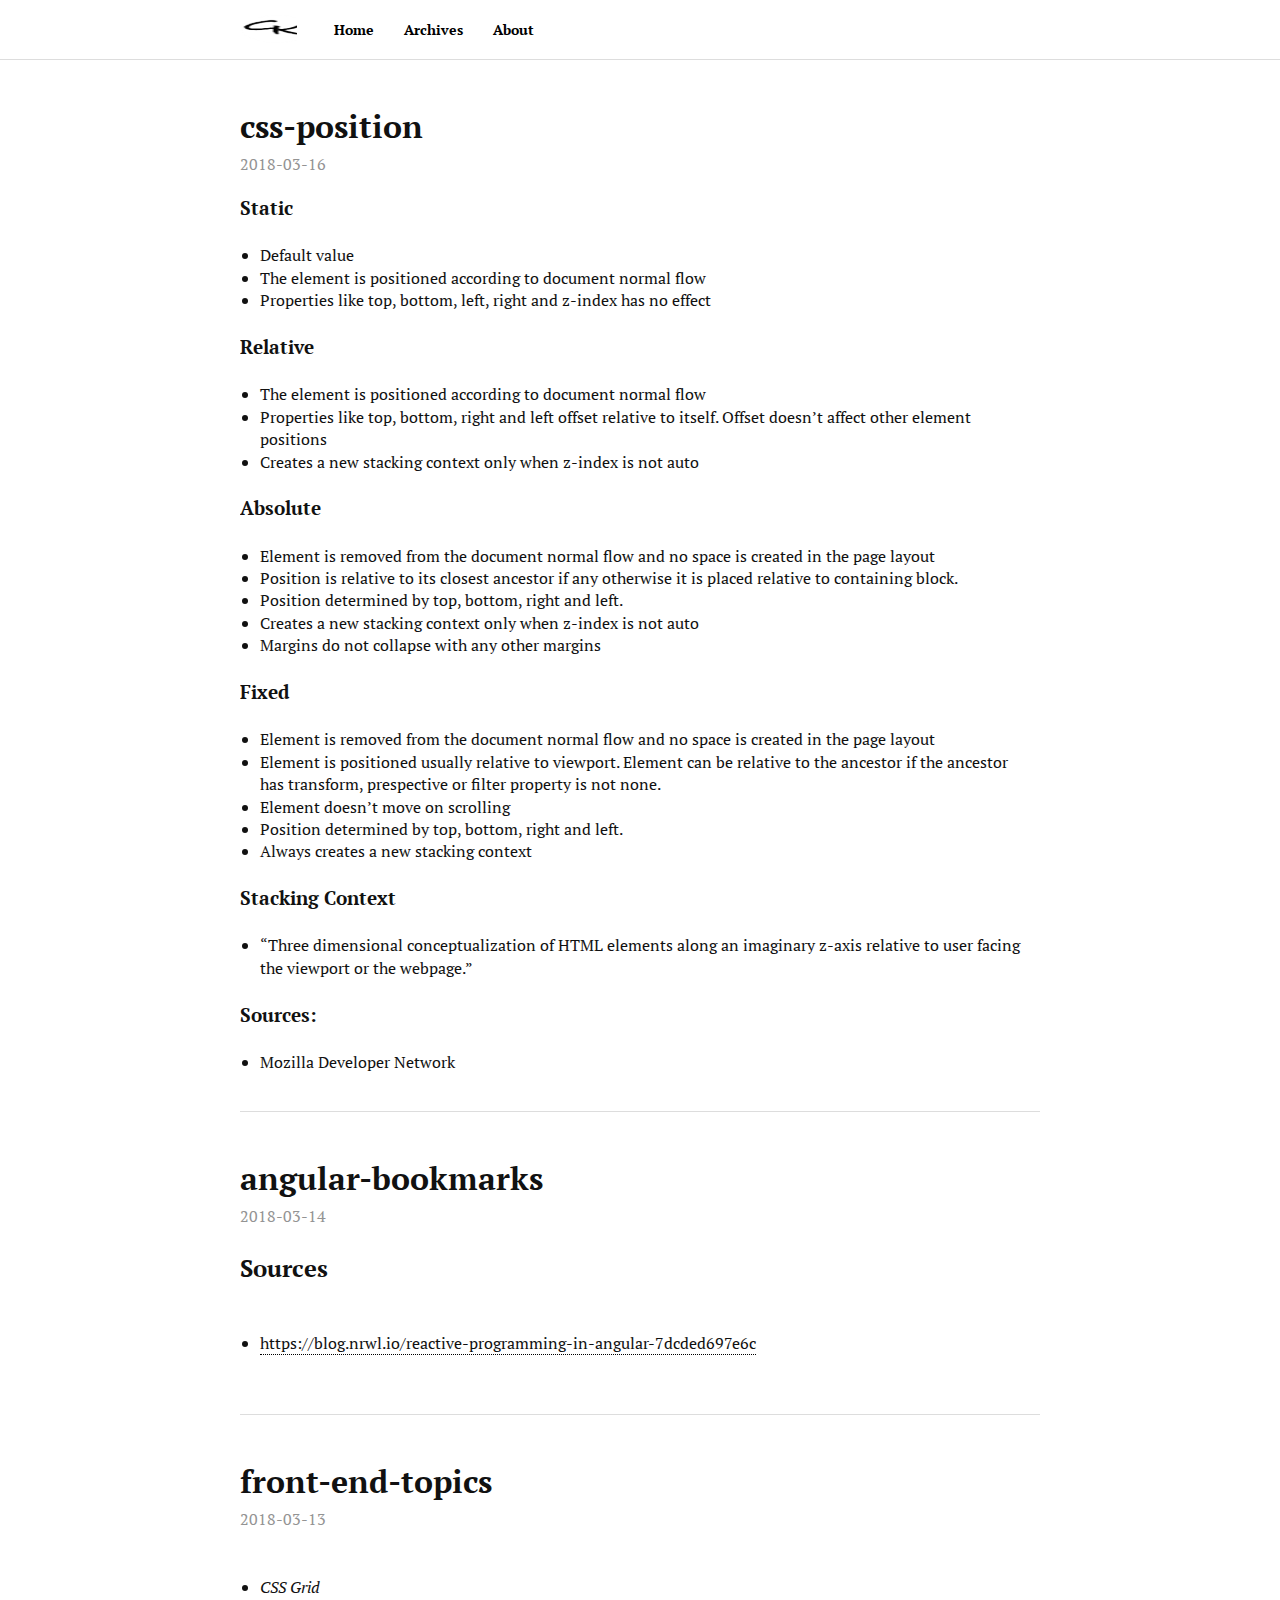
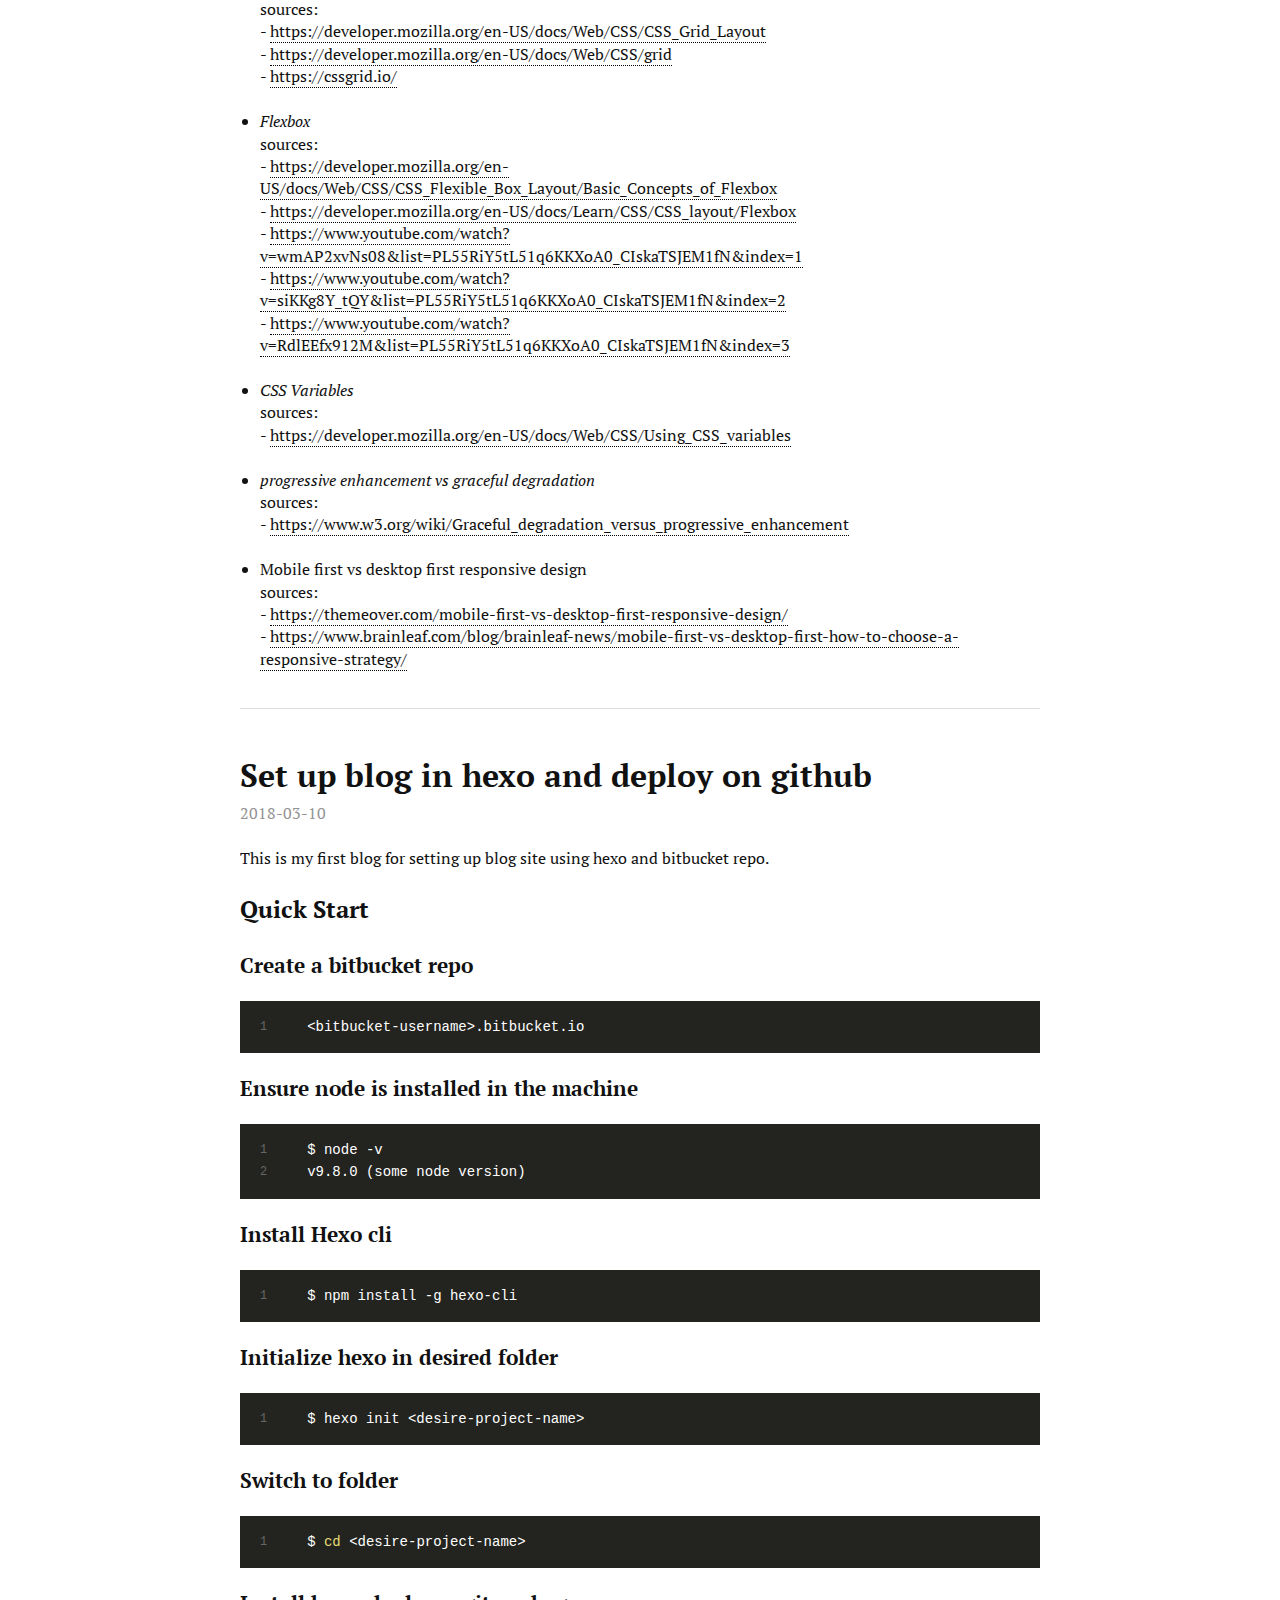
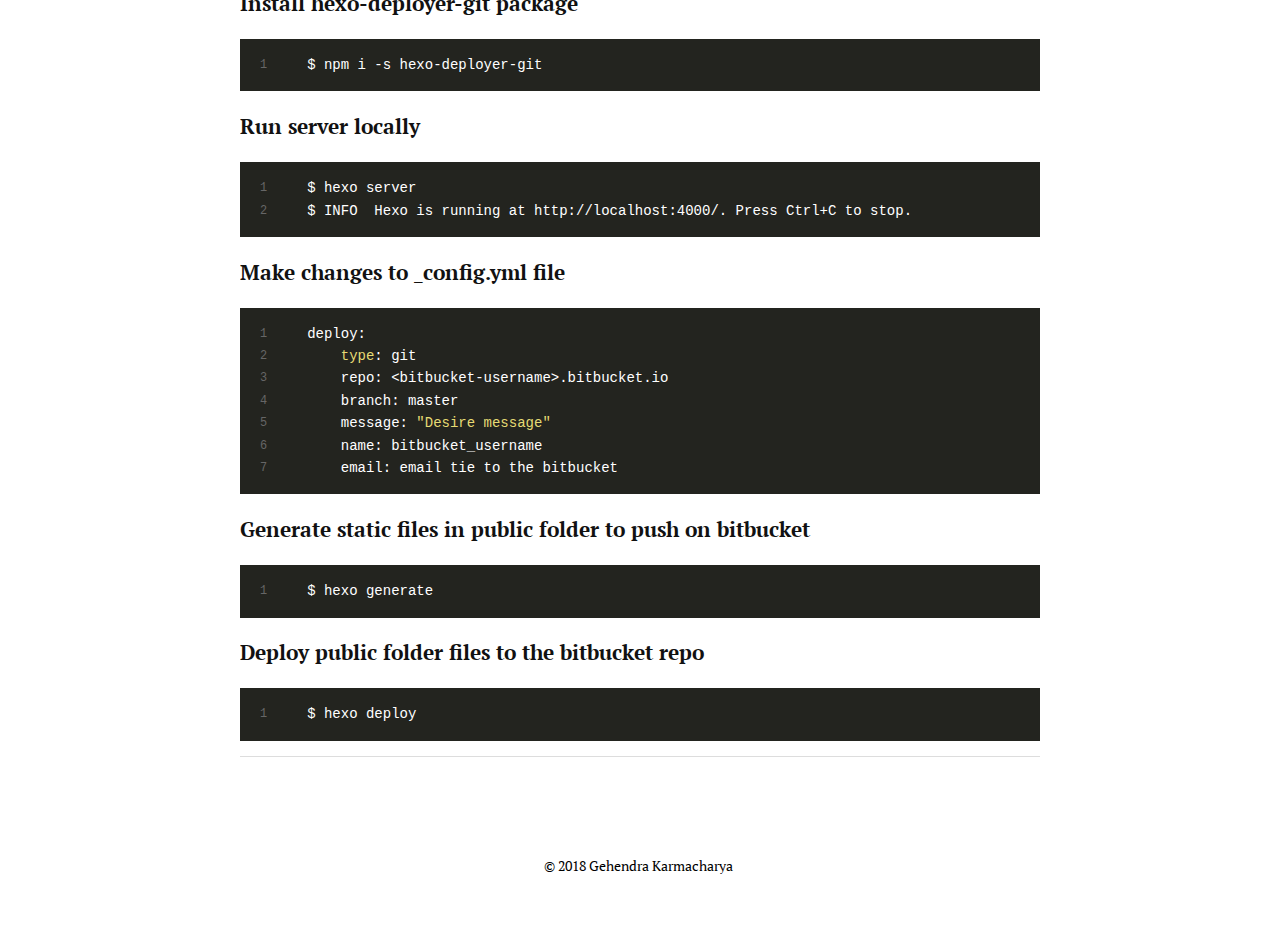
==== index.html @ 560cf38d "Site update: 2018-03-16 20:39:16" ====
<!DOCTYPE html>
<html>
<head>
  <meta charset="utf-8">
  
  <title>Gehendra&#39;s Blog</title>
  <meta name="viewport" content="width=device-width, initial-scale=1, maximum-scale=1">
  <meta name="description" content="List of blogs that helps to recall and brush off technical skills around technologies.">
<meta property="og:type" content="website">
<meta property="og:title" content="Gehendra&#39;s Blog">
<meta property="og:url" content="https://gehendra.bitbucket.io/index.html">
<meta property="og:site_name" content="Gehendra&#39;s Blog">
<meta property="og:description" content="List of blogs that helps to recall and brush off technical skills around technologies.">
<meta property="og:locale" content="Englisth">
<meta name="twitter:card" content="summary">
<meta name="twitter:title" content="Gehendra&#39;s Blog">
<meta name="twitter:description" content="List of blogs that helps to recall and brush off technical skills around technologies.">
  
      
    <link rel="icon" href="/favicon.png">
  
  <link rel="stylesheet" href="/webfonts/ptserif/main.css">
  <link rel="stylesheet" href="/webfonts/ptserif/source-code-pro.css">
  <link rel="stylesheet" href="/css/style.css">
</head>

<body>
  <div id="container">
    <header id="header">
  <div id="header-outer" class="outer">
    <div id="header-inner" class="inner">
      <a id="main-nav-toggle" class="nav-icon" href="javascript:;"></a>      
      <a id="logo" class="logo" href="/"></a>
      <nav id="main-nav">
        
          <a class="main-nav-link" href="/">Home</a>
        
          <a class="main-nav-link" href="/archives">Archives</a>
        
          <a class="main-nav-link" href="/about">About</a>
        
      </nav>
    </div>
  </div>
</header>
    <section id="main" class="outer">
      <article id="post-css-position" class="article article-type-post" itemscope itemprop="blogPost">
  <div class="article-inner">
    
    
      <header class="article-header">
        
  
    <h1 itemprop="name">
      <a class="article-title" href="/2018/03/16/css-position/">css-position</a>
    </h1>
  

      </header>
    
    <div class="article-meta">
      <a href="/2018/03/16/css-position/" class="article-date">
  <time datetime="2018-03-16T23:39:32.000Z" itemprop="datePublished">2018-03-16</time>
</a>
      
      
    </div>
    <div class="article-entry" itemprop="articleBody">
      
        <h4 id="Static"><a href="#Static" class="headerlink" title="Static"></a>Static</h4><ul>
<li>Default value</li>
<li>The element is positioned according to document normal flow</li>
<li>Properties like top, bottom, left, right and z-index has no effect</li>
</ul>
<h4 id="Relative"><a href="#Relative" class="headerlink" title="Relative"></a>Relative</h4><ul>
<li>The element is positioned according to document normal flow</li>
<li>Properties like top, bottom, right and left offset relative to itself. Offset doesn’t affect other element positions</li>
<li>Creates a new stacking context only when z-index is not auto</li>
</ul>
<h4 id="Absolute"><a href="#Absolute" class="headerlink" title="Absolute"></a>Absolute</h4><ul>
<li>Element is removed from the document normal flow and no space is created in the page layout</li>
<li>Position is relative to its closest ancestor if any otherwise it is placed relative to containing block.</li>
<li>Position determined by top, bottom, right and left.</li>
<li>Creates a new stacking context only when z-index is not auto</li>
<li>Margins do not collapse with any other margins</li>
</ul>
<h4 id="Fixed"><a href="#Fixed" class="headerlink" title="Fixed"></a>Fixed</h4><ul>
<li>Element is removed from the document normal flow and no space is created in the page layout</li>
<li>Element is positioned usually relative to viewport. Element can be relative to the ancestor if the ancestor has transform, prespective or filter property is not none. </li>
<li>Element doesn’t move on scrolling</li>
<li>Position determined by top, bottom, right and left.</li>
<li>Always creates a new stacking context</li>
</ul>
<h4 id="Stacking-Context"><a href="#Stacking-Context" class="headerlink" title="Stacking Context"></a>Stacking Context</h4><ul>
<li>“Three dimensional conceptualization of HTML elements along an imaginary z-axis relative to user facing the viewport or the webpage.” </li>
</ul>
<h4 id="Sources"><a href="#Sources" class="headerlink" title="Sources:"></a>Sources:</h4><ul>
<li>Mozilla Developer Network</li>
</ul>

      
    </div>
    
    
  </div>
  
</article>








    
      <article id="post-angular-bookmarks" class="article article-type-post" itemscope itemprop="blogPost">
  <div class="article-inner">
    
    
      <header class="article-header">
        
  
    <h1 itemprop="name">
      <a class="article-title" href="/2018/03/14/angular-bookmarks/">angular-bookmarks</a>
    </h1>
  

      </header>
    
    <div class="article-meta">
      <a href="/2018/03/14/angular-bookmarks/" class="article-date">
  <time datetime="2018-03-15T01:15:00.000Z" itemprop="datePublished">2018-03-14</time>
</a>
      
      
    </div>
    <div class="article-entry" itemprop="articleBody">
      
        <p></p><h2>Sources</h2><p></p>
<ul><br>    <li><a href="https://blog.nrwl.io/reactive-programming-in-angular-7dcded697e6c" target="_blank" rel="noopener">https://blog.nrwl.io/reactive-programming-in-angular-7dcded697e6c</a></li><br></ul>
      
    </div>
    
    
  </div>
  
</article>








    
      <article id="post-front-end-topics" class="article article-type-post" itemscope itemprop="blogPost">
  <div class="article-inner">
    
    
      <header class="article-header">
        
  
    <h1 itemprop="name">
      <a class="article-title" href="/2018/03/13/front-end-topics/">front-end-topics</a>
    </h1>
  

      </header>
    
    <div class="article-meta">
      <a href="/2018/03/13/front-end-topics/" class="article-date">
  <time datetime="2018-03-13T17:59:12.000Z" itemprop="datePublished">2018-03-13</time>
</a>
      
      
    </div>
    <div class="article-entry" itemprop="articleBody">
      
        <ul><br>    <li><em>CSS Grid</em></li>sources:<br>    - <a href="https://developer.mozilla.org/en-US/docs/Web/CSS/CSS_Grid_Layout" target="_blank" rel="noopener">https://developer.mozilla.org/en-US/docs/Web/CSS/CSS_Grid_Layout</a><br>    - <a href="https://developer.mozilla.org/en-US/docs/Web/CSS/grid" target="_blank" rel="noopener">https://developer.mozilla.org/en-US/docs/Web/CSS/grid</a><br>    - <a href="https://cssgrid.io/" target="_blank" rel="noopener">https://cssgrid.io/</a><br><br>    <li><em>Flexbox</em></li>sources:<br>    - <a href="https://developer.mozilla.org/en-US/docs/Web/CSS/CSS_Flexible_Box_Layout/Basic_Concepts_of_Flexbox" target="_blank" rel="noopener">https://developer.mozilla.org/en-US/docs/Web/CSS/CSS_Flexible_Box_Layout/Basic_Concepts_of_Flexbox</a><br>    - <a href="https://developer.mozilla.org/en-US/docs/Learn/CSS/CSS_layout/Flexbox" target="_blank" rel="noopener">https://developer.mozilla.org/en-US/docs/Learn/CSS/CSS_layout/Flexbox</a><br>    - <a href="https://www.youtube.com/watch?v=wmAP2xvNs08&amp;list=PL55RiY5tL51q6KKXoA0_CIskaTSJEM1fN&amp;index=1" target="_blank" rel="noopener">https://www.youtube.com/watch?v=wmAP2xvNs08&amp;list=PL55RiY5tL51q6KKXoA0_CIskaTSJEM1fN&amp;index=1</a><br>    - <a href="https://www.youtube.com/watch?v=siKKg8Y_tQY&amp;list=PL55RiY5tL51q6KKXoA0_CIskaTSJEM1fN&amp;index=2" target="_blank" rel="noopener">https://www.youtube.com/watch?v=siKKg8Y_tQY&amp;list=PL55RiY5tL51q6KKXoA0_CIskaTSJEM1fN&amp;index=2</a><br>    - <a href="https://www.youtube.com/watch?v=RdlEEfx912M&amp;list=PL55RiY5tL51q6KKXoA0_CIskaTSJEM1fN&amp;index=3" target="_blank" rel="noopener">https://www.youtube.com/watch?v=RdlEEfx912M&amp;list=PL55RiY5tL51q6KKXoA0_CIskaTSJEM1fN&amp;index=3</a><br><br>    <li><em>CSS Variables</em></li>sources:<br>    - <a href="https://developer.mozilla.org/en-US/docs/Web/CSS/Using_CSS_variables" target="_blank" rel="noopener">https://developer.mozilla.org/en-US/docs/Web/CSS/Using_CSS_variables</a><br><br>    <li><em>progressive enhancement vs graceful degradation</em></li>sources:<br>    - <a href="https://www.w3.org/wiki/Graceful_degradation_versus_progressive_enhancement" target="_blank" rel="noopener">https://www.w3.org/wiki/Graceful_degradation_versus_progressive_enhancement</a><br><br>    <li>Mobile first vs desktop first responsive design</li>sources:<br>    - <a href="https://themeover.com/mobile-first-vs-desktop-first-responsive-design/" target="_blank" rel="noopener">https://themeover.com/mobile-first-vs-desktop-first-responsive-design/</a><br>    - <a href="https://www.brainleaf.com/blog/brainleaf-news/mobile-first-vs-desktop-first-how-to-choose-a-responsive-strategy/" target="_blank" rel="noopener">https://www.brainleaf.com/blog/brainleaf-news/mobile-first-vs-desktop-first-how-to-choose-a-responsive-strategy/</a><br></ul>
      
    </div>
    
    
  </div>
  
</article>








    
      <article id="post-blog-site-set-up-with-hexo" class="article article-type-post" itemscope itemprop="blogPost">
  <div class="article-inner">
    
    
      <header class="article-header">
        
  
    <h1 itemprop="name">
      <a class="article-title" href="/2018/03/10/blog-site-set-up-with-hexo/">Set up blog in hexo and deploy on github</a>
    </h1>
  

      </header>
    
    <div class="article-meta">
      <a href="/2018/03/10/blog-site-set-up-with-hexo/" class="article-date">
  <time datetime="2018-03-10T15:12:42.714Z" itemprop="datePublished">2018-03-10</time>
</a>
      
      
    </div>
    <div class="article-entry" itemprop="articleBody">
      
        <p>This is my first blog for setting up blog site using hexo and bitbucket repo.</p>
<h2 id="Quick-Start"><a href="#Quick-Start" class="headerlink" title="Quick Start"></a>Quick Start</h2><h3 id="Create-a-bitbucket-repo"><a href="#Create-a-bitbucket-repo" class="headerlink" title="Create a bitbucket repo"></a>Create a bitbucket repo</h3><figure class="highlight bash"><table><tr><td class="gutter"><pre><span class="line">1</span><br></pre></td><td class="code"><pre><span class="line">&lt;bitbucket-username&gt;.bitbucket.io</span><br></pre></td></tr></table></figure>
<h3 id="Ensure-node-is-installed-in-the-machine"><a href="#Ensure-node-is-installed-in-the-machine" class="headerlink" title="Ensure node is installed in the machine"></a>Ensure node is installed in the machine</h3><figure class="highlight bash"><table><tr><td class="gutter"><pre><span class="line">1</span><br><span class="line">2</span><br></pre></td><td class="code"><pre><span class="line">$ node -v</span><br><span class="line">v9.8.0 (some node version)</span><br></pre></td></tr></table></figure>
<h3 id="Install-Hexo-cli"><a href="#Install-Hexo-cli" class="headerlink" title="Install Hexo cli"></a>Install Hexo cli</h3><figure class="highlight bash"><table><tr><td class="gutter"><pre><span class="line">1</span><br></pre></td><td class="code"><pre><span class="line">$ npm install -g hexo-cli</span><br></pre></td></tr></table></figure>
<h3 id="Initialize-hexo-in-desired-folder"><a href="#Initialize-hexo-in-desired-folder" class="headerlink" title="Initialize hexo in desired folder"></a>Initialize hexo in desired folder</h3><figure class="highlight bash"><table><tr><td class="gutter"><pre><span class="line">1</span><br></pre></td><td class="code"><pre><span class="line">$ hexo init &lt;desire-project-name&gt;</span><br></pre></td></tr></table></figure>
<h3 id="Switch-to-folder"><a href="#Switch-to-folder" class="headerlink" title="Switch to  folder"></a>Switch to <desired-project-name> folder</desired-project-name></h3><figure class="highlight bash"><table><tr><td class="gutter"><pre><span class="line">1</span><br></pre></td><td class="code"><pre><span class="line">$ <span class="built_in">cd</span> &lt;desire-project-name&gt;</span><br></pre></td></tr></table></figure>
<h3 id="Install-hexo-deployer-git-package"><a href="#Install-hexo-deployer-git-package" class="headerlink" title="Install hexo-deployer-git package"></a>Install hexo-deployer-git package</h3><figure class="highlight bash"><table><tr><td class="gutter"><pre><span class="line">1</span><br></pre></td><td class="code"><pre><span class="line">$ npm i -s hexo-deployer-git</span><br></pre></td></tr></table></figure>
<h3 id="Run-server-locally"><a href="#Run-server-locally" class="headerlink" title="Run server locally"></a>Run server locally</h3><figure class="highlight bash"><table><tr><td class="gutter"><pre><span class="line">1</span><br><span class="line">2</span><br></pre></td><td class="code"><pre><span class="line">$ hexo server</span><br><span class="line">$ INFO  Hexo is running at http://localhost:4000/. Press Ctrl+C to stop.</span><br></pre></td></tr></table></figure>
<h3 id="Make-changes-to-config-yml-file"><a href="#Make-changes-to-config-yml-file" class="headerlink" title="Make changes to _config.yml file"></a>Make changes to _config.yml file</h3><figure class="highlight bash"><table><tr><td class="gutter"><pre><span class="line">1</span><br><span class="line">2</span><br><span class="line">3</span><br><span class="line">4</span><br><span class="line">5</span><br><span class="line">6</span><br><span class="line">7</span><br></pre></td><td class="code"><pre><span class="line">deploy:</span><br><span class="line">    <span class="built_in">type</span>: git</span><br><span class="line">    repo: &lt;bitbucket-username&gt;.bitbucket.io</span><br><span class="line">    branch: master</span><br><span class="line">    message: <span class="string">"Desire message"</span></span><br><span class="line">    name: bitbucket_username</span><br><span class="line">    email: email tie to the bitbucket</span><br></pre></td></tr></table></figure>
<h3 id="Generate-static-files-in-public-folder-to-push-on-bitbucket"><a href="#Generate-static-files-in-public-folder-to-push-on-bitbucket" class="headerlink" title="Generate static files in public folder to push on bitbucket"></a>Generate static files in public folder to push on bitbucket</h3><figure class="highlight bash"><table><tr><td class="gutter"><pre><span class="line">1</span><br></pre></td><td class="code"><pre><span class="line">$ hexo generate</span><br></pre></td></tr></table></figure>
<h3 id="Deploy-public-folder-files-to-the-bitbucket-repo"><a href="#Deploy-public-folder-files-to-the-bitbucket-repo" class="headerlink" title="Deploy public folder files to the bitbucket repo"></a>Deploy public folder files to the bitbucket repo</h3><figure class="highlight bash"><table><tr><td class="gutter"><pre><span class="line">1</span><br></pre></td><td class="code"><pre><span class="line">$ hexo deploy</span><br></pre></td></tr></table></figure>
      
    </div>
    
    
  </div>
  
</article>








    </section>
    <footer id="footer">
  
  <div class="outer">
    <div id="footer-info" class="inner">
      &copy; 2018 Gehendra Karmacharya&nbsp;      
    </div>
  </div>
  
<!-- Google Analytics -->
<script type="text/javascript">
(function(i,s,o,g,r,a,m){i['GoogleAnalyticsObject']=r;i[r]=i[r]||function(){
(i[r].q=i[r].q||[]).push(arguments)},i[r].l=1*new Date();a=s.createElement(o),
m=s.getElementsByTagName(o)[0];a.async=1;a.src=g;m.parentNode.insertBefore(a,m)
})(window,document,'script','//www.google-analytics.com/analytics.js','ga');

ga('create', 'UA-115498251-1', 'auto');
ga('send', 'pageview');

</script>
<!-- End Google Analytics -->


</footer>
    

<script src="/js/jquery.min.js"></script>


  <link rel="stylesheet" href="/fancybox/jquery.fancybox.css">
  <script src="/fancybox/jquery.fancybox.pack.js"></script>


<script src="/js/script.js"></script>
  </div>
</body>
</html>
---- webfonts/ptserif/main.css ----
/* cyrillic-ext */
@font-face {
  font-family: 'PT Serif';
  font-style: normal;
  font-weight: 400;
  src: local('PT Serif'), local('PTSerif-Regular'), url(fonts/5hX15RUpPERmeybVlLQEWBTbgVql8nDJpwnrE27mub0.woff2) format('woff2');
  unicode-range: U+0460-052F, U+20B4, U+2DE0-2DFF, U+A640-A69F;
}
/* cyrillic */
@font-face {
  font-family: 'PT Serif';
  font-style: normal;
  font-weight: 400;
  src: local('PT Serif'), local('PTSerif-Regular'), url(fonts/fU0HAfLiPHGlZhZpY6M7dBTbgVql8nDJpwnrE27mub0.woff2) format('woff2');
  unicode-range: U+0400-045F, U+0490-0491, U+04B0-04B1, U+2116;
}
/* latin-ext */
@font-face {
  font-family: 'PT Serif';
  font-style: normal;
  font-weight: 400;
  src: local('PT Serif'), local('PTSerif-Regular'), url(fonts/CPRt--GVMETgA6YEaoGitxTbgVql8nDJpwnrE27mub0.woff2) format('woff2');
  unicode-range: U+0100-024F, U+1E00-1EFF, U+20A0-20AB, U+20AD-20CF, U+2C60-2C7F, U+A720-A7FF;
}
/* latin */
@font-face {
  font-family: 'PT Serif';
  font-style: normal;
  font-weight: 400;
  src: local('PT Serif'), local('PTSerif-Regular'), url(fonts/I-OtoJZa3TeyH6D9oli3ifesZW2xOQ-xsNqO47m55DA.woff2) format('woff2');
  unicode-range: U+0000-00FF, U+0131, U+0152-0153, U+02C6, U+02DA, U+02DC, U+2000-206F, U+2074, U+20AC, U+2212, U+2215, U+E0FF, U+EFFD, U+F000;
}
/* cyrillic-ext */
@font-face {
  font-family: 'PT Serif';
  font-style: normal;
  font-weight: 700;
  src: local('PT Serif Bold'), local('PTSerif-Bold'), url(fonts/QABk9IxT-LFTJ_dQzv7xpDTOQ_MqJVwkKsUn0wKzc2I.woff2) format('woff2');
  unicode-range: U+0460-052F, U+20B4, U+2DE0-2DFF, U+A640-A69F;
}
/* cyrillic */
@font-face {
  font-family: 'PT Serif';
  font-style: normal;
  font-weight: 700;
  src: local('PT Serif Bold'), local('PTSerif-Bold'), url(fonts/QABk9IxT-LFTJ_dQzv7xpDUj_cnvWIuuBMVgbX098Mw.woff2) format('woff2');
  unicode-range: U+0400-045F, U+0490-0491, U+04B0-04B1, U+2116;
}
/* latin-ext */
@font-face {
  font-family: 'PT Serif';
  font-style: normal;
  font-weight: 700;
  src: local('PT Serif Bold'), local('PTSerif-Bold'), url(fonts/QABk9IxT-LFTJ_dQzv7xpCYE0-AqJ3nfInTTiDXDjU4.woff2) format('woff2');
  unicode-range: U+0100-024F, U+1E00-1EFF, U+20A0-20AB, U+20AD-20CF, U+2C60-2C7F, U+A720-A7FF;
}
/* latin */
@font-face {
  font-family: 'PT Serif';
  font-style: normal;
  font-weight: 700;
  src: local('PT Serif Bold'), local('PTSerif-Bold'), url(fonts/QABk9IxT-LFTJ_dQzv7xpI4P5ICox8Kq3LLUNMylGO4.woff2) format('woff2');
  unicode-range: U+0000-00FF, U+0131, U+0152-0153, U+02C6, U+02DA, U+02DC, U+2000-206F, U+2074, U+20AC, U+2212, U+2215, U+E0FF, U+EFFD, U+F000;
}
/* cyrillic-ext */
@font-face {
  font-family: 'PT Serif';
  font-style: italic;
  font-weight: 400;
  src: local('PT Serif Italic'), local('PTSerif-Italic'), url(fonts/O_WhD9hODL16N4KLHLX7xSEAvth_LlrfE80CYdSH47w.woff2) format('woff2');
  unicode-range: U+0460-052F, U+20B4, U+2DE0-2DFF, U+A640-A69F;
}
/* cyrillic */
@font-face {
  font-family: 'PT Serif';
  font-style: italic;
  font-weight: 400;
  src: local('PT Serif Italic'), local('PTSerif-Italic'), url(fonts/3Nwg9VzlwLXPq3fNKwVRMCEAvth_LlrfE80CYdSH47w.woff2) format('woff2');
  unicode-range: U+0400-045F, U+0490-0491, U+04B0-04B1, U+2116;
}
/* latin-ext */
@font-face {
  font-family: 'PT Serif';
  font-style: italic;
  font-weight: 400;
  src: local('PT Serif Italic'), local('PTSerif-Italic'), url(fonts/b31S45a_TNgaBApZhTgE6CEAvth_LlrfE80CYdSH47w.woff2) format('woff2');
  unicode-range: U+0100-024F, U+1E00-1EFF, U+20A0-20AB, U+20AD-20CF, U+2C60-2C7F, U+A720-A7FF;
}
/* latin */
@font-face {
  font-family: 'PT Serif';
  font-style: italic;
  font-weight: 400;
  src: local('PT Serif Italic'), local('PTSerif-Italic'), url(fonts/03aPdn7fFF3H6ngCgAlQzPk_vArhqVIZ0nv9q090hN8.woff2) format('woff2');
  unicode-range: U+0000-00FF, U+0131, U+0152-0153, U+02C6, U+02DA, U+02DC, U+2000-206F, U+2074, U+20AC, U+2212, U+2215, U+E0FF, U+EFFD, U+F000;
}
---- css/style.css ----
html,
body,
div,
span,
applet,
object,
iframe,
h1,
h2,
h3,
h4,
h5,
h6,
p,
blockquote,
pre,
a,
abbr,
acronym,
address,
big,
cite,
code,
del,
dfn,
em,
img,
ins,
kbd,
q,
s,
samp,
small,
strike,
strong,
sub,
sup,
tt,
var,
dl,
dt,
dd,
ol,
ul,
li,
fieldset,
form,
label,
legend,
table,
caption,
tbody,
tfoot,
thead,
tr,
th,
td {
  margin: 0;
  padding: 0;
  border: 0;
  outline: 0;
  font-weight: inherit;
  font-style: inherit;
  font-family: inherit;
  font-size: 100%;
  vertical-align: baseline;
}
body {
  line-height: 1;
  color: #000;
  background: #fff;
}
ol,
ul {
  list-style: none;
}
table {
  border-collapse: separate;
  border-spacing: 0;
  vertical-align: middle;
}
caption,
th,
td {
  text-align: left;
  font-weight: normal;
  vertical-align: middle;
}
a img {
  border: none;
}
input,
button {
  margin: 0;
  padding: 0;
  font: 16px 'PT Serif', 'STZhongsong', '华文中宋', 'Microsoft Yahei', serif;
}
input::-moz-focus-inner,
button::-moz-focus-inner {
  border: 0;
  padding: 0;
}
@font-face {
  font-family: FontAwesome;
  font-style: normal;
  font-weight: normal;
  src: url("fonts/fontawesome-webfont.eot?v=#4.0.3");
  src: url("fonts/fontawesome-webfont.eot?#iefix&v=#4.0.3") format("embedded-opentype"), url("fonts/fontawesome-webfont.woff?v=#4.0.3") format("woff"), url("fonts/fontawesome-webfont.ttf?v=#4.0.3") format("truetype"), url("fonts/fontawesome-webfont.svg#fontawesomeregular?v=#4.0.3") format("svg");
}
html,
body,
#container {
  height: 100%;
}
body {
  background: #fff;
  font: 16px 'PT Serif', 'STZhongsong', '华文中宋', 'Microsoft Yahei', serif;
  -webkit-text-size-adjust: 100%;
}
.outer {
  max-width: 800px;
  margin: 0 auto;
}
.outer:before,
.outer:after {
  content: "";
  display: table;
}
.outer:after {
  clear: both;
}
@media screen and (max-width: 839px) {
  .outer {
    padding: 0 20px;
  }
}
.left,
.alignleft {
  float: left;
}
.right,
.alignright {
  float: right;
}
.clear {
  clear: both;
}
#container {
  position: relative;
}
.logo {
  width: 57px;
  height: 57px;
  margin-right: 37px;
  background-image: url("images/logo.png");
  -webkit-background-size: 74px 28px;
  -moz-background-size: 74px 28px;
  background-size: 74px 28px;
  background-position: left center;
  background-repeat: no-repeat;
}
.logo-text {
  width: auto;
  color: #000;
  font-size: 24px;
  font-weight: 700;
  line-height: 57px;
  margin-right: 25px;
  text-decoration: none;
  background-image: none;
}
.article-meta a,
a.article-title,
.article-entry a,
.article-more-link a,
#comments a,
.archive-year-wrap a,
.archive-category-wrap a,
.archive-tag-wrap a,
.archive-article-title,
#page-nav a,
#footer a,
.article-entry .gist .gist-file .gist-meta a,
.layout-wrap-inner .category-list a,
.tag-cloud a {
  color: #111;
  text-decoration: none;
  border-bottom: 1px dotted transparent;
}
.article-meta a:hover,
a.article-title:hover,
.article-entry a:hover,
.article-more-link a:hover,
#comments a:hover,
.archive-year-wrap a:hover,
.archive-category-wrap a:hover,
.archive-tag-wrap a:hover,
.archive-article-title:hover,
#page-nav a:hover,
#footer a:hover,
.article-entry .gist .gist-file .gist-meta a:hover,
.layout-wrap-inner .category-list a:hover,
.tag-cloud a:hover {
  border-bottom-color: #000;
}
.article-entry a {
  border-bottom: 1px dotted #000;
}
.article-entry h1 {
  font-size: 2em;
}
.article-entry h2 {
  font-size: 1.5em;
}
.article-entry h3 {
  font-size: 1.3em;
}
.article-entry h4 {
  font-size: 1.2em;
}
.article-entry h5 {
  font-size: 1em;
}
.article-entry h6 {
  font-size: 1em;
  color: #939393;
}
.article-entry hr {
  border: 1px dashed #ddd;
}
.article-entry strong {
  font-weight: bold;
}
.article-entry em,
.article-entry cite {
  font-style: italic;
}
.article-entry sup,
.article-entry sub {
  font-size: 0.75em;
  line-height: 0;
  position: relative;
  vertical-align: baseline;
}
.article-entry sup {
  top: -0.5em;
}
.article-entry sub {
  bottom: -0.2em;
}
.article-entry small {
  font-size: 0.85em;
}
.article-entry acronym,
.article-entry abbr {
  border-bottom: 1px dotted;
}
.article-entry ul,
.article-entry ol,
.article-entry dl {
  margin: 0 20px;
  line-height: 1.4em;
}
.article-entry ul ul,
.article-entry ol ul,
.article-entry ul ol,
.article-entry ol ol {
  margin-top: 0;
  margin-bottom: 0;
}
.article-entry ul {
  list-style: disc;
}
.article-entry ol {
  list-style: decimal;
}
.article-entry dt {
  font-weight: bold;
}
#header {
  font-size: 14px;
  position: relative;
  border-bottom: 1px solid #ddd;
}
#header.mobile-on #main-nav,
#header.mobile-on #sub-nav {
  display: block;
}
#header-outer {
  height: 100%;
  position: relative;
}
#header-inner {
  position: relative;
  overflow: hidden;
}
#main-nav {
  float: left;
  margin-left: -15px;
}
.main-nav-link,
#main-nav-toggle,
.search-form-submit {
  float: left;
  color: #000;
  text-decoration: none;
  -webkit-transition: opacity 0.2s;
  -moz-transition: opacity 0.2s;
  -ms-transition: opacity 0.2s;
  transition: opacity 0.2s;
  display: block;
  padding: 20px 15px;
}
.main-nav-link {
  font-weight: 600;
}
@media screen and (max-width: 839px) {
  .main-nav-link {
    float: none;
    text-align: center;
  }
}
#main-nav-toggle {
  display: none;
  font-size: 16px;
  margin-left: -15px;
  font-family: FontAwesome;
}
#main-nav-toggle:before {
  content: "\f0c9";
}
@media screen and (max-width: 839px) {
  #main-nav-toggle {
    display: block;
  }
}
#logo {
  float: left;
}
@media screen and (max-width: 839px) {
  #logo {
    float: none;
    margin: 0 auto;
    display: block;
    background-position: center;
  }
}
#sub-nav {
  float: right;
}
@media screen and (max-width: 839px) {
  #main-nav,
  #sub-nav {
    display: none;
    float: none;
  }
}
#search-form-wrap {
  top: 15px;
  padding: 20px 15px;
}
@media screen and (max-width: 839px) {
  #search-form-wrap {
    text-align: center;
  }
}
.search-form:before,
.search-form:after {
  content: "";
  display: table;
}
.search-form:after {
  clear: both;
}
@media screen and (max-width: 839px) {
  .search-form {
    display: inline-block;
  }
}
.search-form-input {
  width: 150px;
  border: none;
  float: left;
  font-size: 14px;
  background: none;
  color: #111;
  outline: none;
}
.search-form-input::-webkit-search-results-decoration,
.search-form-input::-webkit-search-cancel-button {
  -webkit-appearance: none;
}
.search-form-submit {
  float: left;
  padding: 0;
  font-family: FontAwesome;
  border: none;
  background: none;
  cursor: pointer;
}
.article {
  margin: 50px 0;
  border-bottom: 1px solid #ddd;
}
.article-inner {
  margin-bottom: 15px;
  overflow: hidden;
}
.left-float-around {
  float: left;
  margin-right: 12px;
}
.left-float-around img {
  border: 2px solid #000;
  border-radius: 7px;
  background: #b3dced;
}
.clearfix {
  clear: both;
}
.article-meta:before,
.article-meta:after {
  content: "";
  display: table;
}
.article-meta:after {
  clear: both;
}
.article-meta a {
  color: #939393;
}
.article-date {
  float: left;
}
.article-category {
  float: left;
  margin-left: 8px;
  color: #939393;
}
.article-category:before {
  content: "\2022";
}
.article-category span {
  margin-left: 8px;
}
.article-category-link {
  margin-left: 8px;
}
.article-comment-link-wrap {
  float: left;
  margin-left: 8px;
  color: #939393;
}
.article-comment-link-wrap:before {
  content: "\2022";
}
.article-comment-link {
  margin-left: 8px;
}
.article-header {
  margin-bottom: 10px;
}
.article-title {
  font-size: 2em;
  font-weight: 700;
  line-height: 1em;
}
.article-entry {
  color: #111;
  padding: 0;
}
.article-entry:before,
.article-entry:after {
  content: "";
  display: table;
}
.article-entry:after {
  clear: both;
}
.article-entry p,
.article-entry table {
  line-height: 1.4em;
  margin: 1.4em 0;
}
.article-entry h1,
.article-entry h2,
.article-entry h3,
.article-entry h4,
.article-entry h5,
.article-entry h6 {
  font-weight: 600;
  line-height: 1.4em;
  margin: 1em 0;
}
.article-entry ul,
.article-entry ol,
.article-entry dl {
  margin-top: 1.4em;
  margin-bottom: 1.4em;
}
.article-entry img,
.article-entry video {
  max-width: 100%;
  height: auto;
  display: block;
  margin: auto;
}
.article-entry iframe {
  border: none;
}
.article-entry table {
  width: 100%;
  border-collapse: collapse;
  border-spacing: 0;
}
.article-entry th {
  font-weight: 600;
  border-bottom: 3px solid #ddd;
  padding-bottom: 0.5em;
}
.article-entry td {
  border-bottom: 1px solid #ddd;
  padding: 10px 0;
}
.article-entry blockquote {
  font-family: 'PT Serif', 'STZhongsong', '华文中宋', 'Microsoft Yahei', serif;
  font-size: 1.4em;
  margin: 1.4em 20px;
  text-align: center;
}
.article-entry blockquote footer {
  font-size: 16px;
  margin: 1.4em 0;
  font-family: font-sans;
}
.article-entry blockquote footer cite:before {
  content: "—";
  padding: 0 0.5em;
}
.article-entry .pullquote {
  text-align: left;
  width: 45%;
  margin: 0;
}
.article-entry .pullquote.left {
  margin-left: 0.5em;
  margin-right: 1em;
}
.article-entry .pullquote.right {
  margin-right: 0.5em;
  margin-left: 1em;
}
.article-entry .caption {
  color: #939393;
  display: block;
  font-size: 0.9em;
  margin-top: 0.5em;
  position: relative;
  text-align: center;
}
.article-entry .video-container {
  position: relative;
  padding-top: 56.25%;
  height: 0;
  overflow: hidden;
}
.article-entry .video-container iframe,
.article-entry .video-container object,
.article-entry .video-container embed {
  position: absolute;
  top: 0;
  left: 0;
  width: 100%;
  height: 100%;
  margin-top: 0;
}
.article-more-link a {
  color: #939393;
  border-bottom-color: #939393;
}
.article-footer {
  font-size: 0.85em;
  padding: 1.4em 0;
  line-height: 1.4em;
  margin: 0;
}
.article-footer:before,
.article-footer:after {
  content: "";
  display: table;
}
.article-footer:after {
  clear: both;
}
.article-footer a {
  color: #939393;
  text-decoration: none;
}
.article-footer a:hover {
  color: #111;
}
.article-tag-list-item {
  float: left;
  margin-right: 10px;
}
.article-tag-list-link:before {
  content: "#";
}
#article-nav {
  position: relative;
  margin: 20px 0;
}
#article-nav:before,
#article-nav:after {
  content: "";
  display: table;
}
#article-nav:after {
  clear: both;
}
.article-nav-link-wrap {
  text-decoration: none;
  text-shadow: 0 1px #fff;
  color: #939393;
  -webkit-box-sizing: border-box;
  -moz-box-sizing: border-box;
  box-sizing: border-box;
  text-align: center;
  display: block;
}
.article-nav-link-wrap:hover {
  color: #111;
}
@media screen and (min-width: 840px) {
  .article-nav-link-wrap {
    width: 50%;
    margin-top: 0;
    margin-top: 50px;
  }
}
#article-nav-newer {
  float: left;
  text-align: left;
}
#article-nav-older {
  float: right;
  text-align: right;
}
.article-nav-caption {
  text-transform: uppercase;
  letter-spacing: 2px;
  color: #ddd;
  line-height: 1em;
  font-weight: 600;
}
#article-nav-newer .article-nav-caption {
  margin-right: -2px;
}
.article-nav-title {
  font-size: 0.85em;
  line-height: 1.4em;
  margin-top: 0.5em;
}
.article-gallery {
  background: #000;
  position: relative;
}
.article-gallery-photos {
  position: relative;
  overflow: hidden;
}
.article-gallery-img {
  display: none;
  max-width: 100%;
}
.article-gallery-img:first-child {
  display: block;
}
.article-gallery-img.loaded {
  position: absolute;
  display: block;
}
.article-gallery-img img {
  display: block;
  max-width: 100%;
  margin: 0 auto;
}
.article-toc {
  display: none;
  position: fixed;
  left: 50%;
  top: 110px;
  font-size: 0.9em;
  width: 260px;
  margin-left: 400px;
  padding-left: 20px;
  overflow-y: auto;
  line-height: 1.4em;
  max-height: 40.32em;
}
.article-toc h3 {
  font-weight: bold;
  margin-left: 20px;
}
.article-toc .toc-item {
  list-style: none;
  margin-left: 20px;
}
.article-toc .toc-item a {
  color: #000;
  text-decoration: none;
}
@media screen and (min-width: 1400px) {
  .article-toc {
    display: block;
  }
}
#comments {
  margin: 50px 0;
}
.archives-wrap {
  margin: 50px 0;
}
.archives:before,
.archives:after {
  content: "";
  display: table;
}
.archives:after {
  clear: both;
}
.archive-year-wrap,
.archive-category-wrap,
.archive-tag-wrap {
  font-size: 1.4em;
  margin-bottom: 1em;
}
.archives {
  margin-left: 5px;
  border-left: 1px solid #ddd;
}
.archive-article-inner {
  padding: 10px 10px 10px 12px;
  margin: 15px 0 15px -2px;
  border-left: 3px solid transparent;
}
.archive-article-inner:hover {
  border-left-color: #000;
}
.archive-article-footer {
  margin-top: 1em;
}
.archive-article-date {
  color: #939393;
  text-decoration: none;
  font-size: 0.85em;
  line-height: 1em;
  margin-bottom: 0.5em;
  display: block;
}
#page-nav {
  margin: 50px auto;
  text-align: center;
  overflow: hidden;
}
#page-nav:before,
#page-nav:after {
  content: "";
  display: table;
}
#page-nav:after {
  clear: both;
}
#page-nav a,
#page-nav span {
  width: 36px;
  height: 36px;
  margin: 0 5px;
  line-height: 36px;
  text-align: center;
}
#page-nav a.prev,
#page-nav a.next {
  margin: 0;
  width: auto;
}
#page-nav .prev {
  float: left;
}
#page-nav .next {
  float: right;
}
#page-nav .page-number {
  display: inline-block;
}
@media screen and (max-width: 839px) {
  #page-nav .page-number {
    display: none;
  }
}
#page-nav .current {
  color: #fff;
  border-radius: 18px;
  background-color: #000;
}
#page-nav .space {
  color: #ddd;
}
#footer {
  padding: 50px 0;
  text-align: center;
}
#footer a {
  font-weight: 600;
}
#footer-info {
  line-height: 1.4em;
  font-size: 0.85em;
}
.article-entry pre,
.article-entry .highlight {
  margin: 0;
  font-size: 14px;
  background: #23241f;
  padding: 15px 0;
  overflow: auto;
  color: #fff;
  line-height: 22.4px;
}
.article-entry .highlight .gutter pre,
.article-entry .gist .gist-file .gist-data .line-numbers {
  color: #666;
  font-size: 0.85em;
}
.article-entry pre,
.article-entry code {
  font-family: "Source Code Pro", Consolas, Monaco, Menlo, Consolas, monospace, '华文中宋';
}
.article-entry code {
  background: #f2f2f2;
  padding: 0 0.3em;
}
.article-entry pre {
  padding: 20px;
}
.article-entry pre code {
  background: none;
  text-shadow: none;
  padding: 0;
}
.article-entry pre .highlight {
  padding: 0;
}
.article-entry .highlight pre {
  border: none;
  margin: 0;
  padding: 0 20px;
}
.article-entry .highlight table {
  margin: 0;
  width: auto;
}
.article-entry .highlight td {
  border: none;
  padding: 0;
}
.article-entry .highlight figcaption {
  font-size: 0.85em;
  color: highlight-comment;
  line-height: 1em;
  margin-bottom: 1em;
}
.article-entry .highlight figcaption:before,
.article-entry .highlight figcaption:after {
  content: "";
  display: table;
}
.article-entry .highlight figcaption:after {
  clear: both;
}
.article-entry .highlight figcaption a {
  float: right;
}
.article-entry .highlight .gutter pre {
  text-align: right;
}
.article-entry .highlight .line {
  height: 22.4px;
}
.article-entry .gist {
  margin: 0;
  padding: 15px 0;
}
.article-entry .gist .gist-file {
  border: none;
  font-family: "Source Code Pro", Consolas, Monaco, Menlo, Consolas, monospace, '华文中宋';
  margin: 0;
}
.article-entry .gist .gist-file .gist-data {
  background: none;
  border: none;
}
.article-entry .gist .gist-file .gist-data .line-numbers {
  background: none;
  border: none;
  padding: 0 20px 0 0;
}
.article-entry .gist .gist-file .gist-data .line-data {
  padding: 0 !important;
}
.article-entry .gist .gist-file .highlight {
  margin: 0;
  padding: 0;
  border: none;
}
.article-entry .gist .gist-file .gist-meta {
  background: highlight-background;
  color: highlight-comment;
  font: 0.85em font-sans;
  text-shadow: 0 0;
  padding: 0;
  margin-top: 1em;
}
.article-entry .gist .gist-file .gist-meta a {
  font-weight: normal;
}
.article-entry .gist .gist-file .gist-meta a:hover {
  text-decoration: underline;
}
pre .tag,
pre .css .rules,
pre .css .value,
pre .css .function,
pre .preprocessor,
pre .pragma {
  color: #f8f8f2;
}
pre .strongemphasis,
pre .strong,
pre .emphasis {
  color: #a8a8a2;
}
pre .bullet,
pre .blockquote,
pre .horizontal_rule,
pre .number,
pre .regexp,
pre .alias .keyword,
pre .literal,
pre .hexcolor {
  color: #ae81ff;
}
pre .tag .value,
pre .code,
pre .title,
pre .css .class,
pre .class .title:last-child {
  color: #a6e22e;
}
pre .link_url {
  font-size: 80%;
}
pre .strong,
pre .strongemphasis {
  font-weight: bold;
}
pre .emphasis,
pre .strongemphasis,
pre .class .title:last-child {
  font-style: italic;
}
pre .keyword,
pre .function,
pre .change,
pre .winutils,
pre .flow,
pre .nginx .title,
pre .tex .special,
pre .header,
pre .attribute,
pre .symbol,
pre .symbol .string,
pre .tag .title,
pre .value,
pre .alias .keyword:first-child,
pre .css .tag,
pre .css .unit,
pre .css .important {
  color: #f92672;
}
pre .function .keyword,
pre .class .keyword:first-child,
pre .constant,
pre .css .attribute {
  color: #66d9ef;
}
pre .variable,
pre .params,
pre .class .title {
  color: #f8f8f2;
}
pre .string,
pre .css .id,
pre .subst,
pre .type,
pre .ruby .class .parent,
pre .built_in,
pre .django .template_tag,
pre .django .variable,
pre .smalltalk .class,
pre .django .filter .argument,
pre .smalltalk .localvars,
pre .smalltalk .array,
pre .attr_selector,
pre .pseudo,
pre .addition,
pre .stream,
pre .envvar,
pre .apache .tag,
pre .apache .cbracket,
pre .tex .command,
pre .prompt,
pre .link_label,
pre .link_url {
  color: #e6db74;
}
pre .comment,
pre .javadoc,
pre .annotation,
pre .decorator,
pre .template_comment,
pre .pi,
pre .doctype,
pre .deletion,
pre .shebang,
pre .apache .sqbracket,
pre .tex .formula {
  color: #75715e;
}
pre .coffeescript .javascript,
pre .javascript .xml,
pre .tex .formula,
pre .xml .javascript,
pre .xml .vbscript,
pre .xml .css,
pre .xml .cdata,
pre .xml .php,
pre .php .xml {
  opacity: 0.5;
}
.layout-wrap {
  margin: 50px 0;
}
.layout-title {
  font-size: 1.4em;
  margin-bottom: 1em;
}
.layout-wrap-inner .category-list,
.layout-wrap-inner .category-list-child {
  line-height: 1.8em;
}
.layout-wrap-inner .category-list:before,
.layout-wrap-inner .category-list-child:before,
.layout-wrap-inner .category-list:after,
.layout-wrap-inner .category-list-child:after {
  content: "";
  display: table;
}
.layout-wrap-inner .category-list:after,
.layout-wrap-inner .category-list-child:after {
  clear: both;
}
.layout-wrap-inner .category-list-child {
  margin-left: 24px;
}
.layout-wrap-inner li:before {
  content: '>';
  float: left;
  padding: 0 16px 0 0;
}
.layout-wrap-inner .category-list-count {
  margin-left: 8px;
  color: #939393;
}
.layout-wrap-inner .category-list-count:before {
  content: '(';
}
.layout-wrap-inner .category-list-count:after {
  content: ')';
}
.tag-cloud a {
  margin-right: 8px;
}
.tag-cloud a:before {
  content: '#';
}
.fancybox-skin {
  padding: 0 !important;
  border-radius: 0;
  font-family: 'PT Serif', 'STZhongsong', '华文中宋', 'Microsoft Yahei', serif;
}
.fancybox-skin .fancybox-title .child {
  background: none;
  font-weight: 400;
  font-size: 16px;
  font-family: 'PT Serif', 'STZhongsong', '华文中宋', 'Microsoft Yahei', serif;
  text-shadow: 1px 3px 3px rgba(0,0,0,0.5);
}
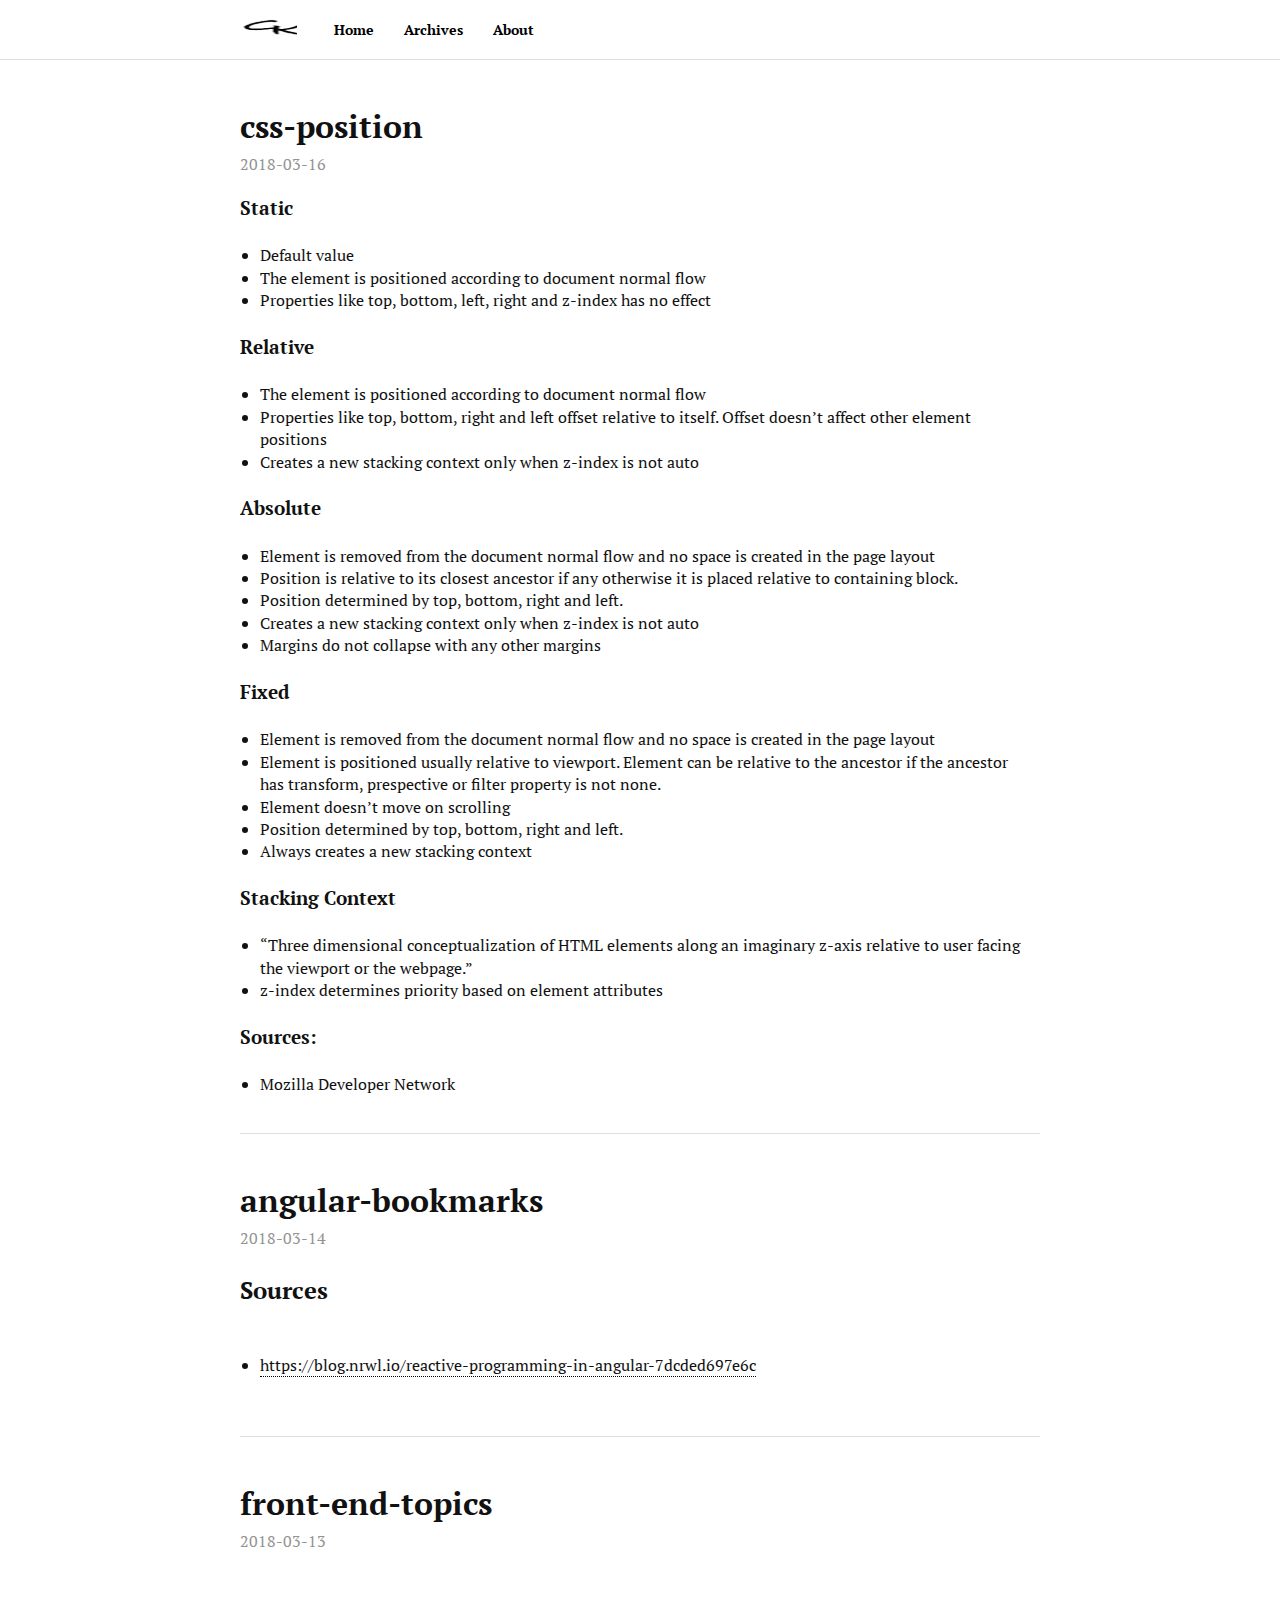
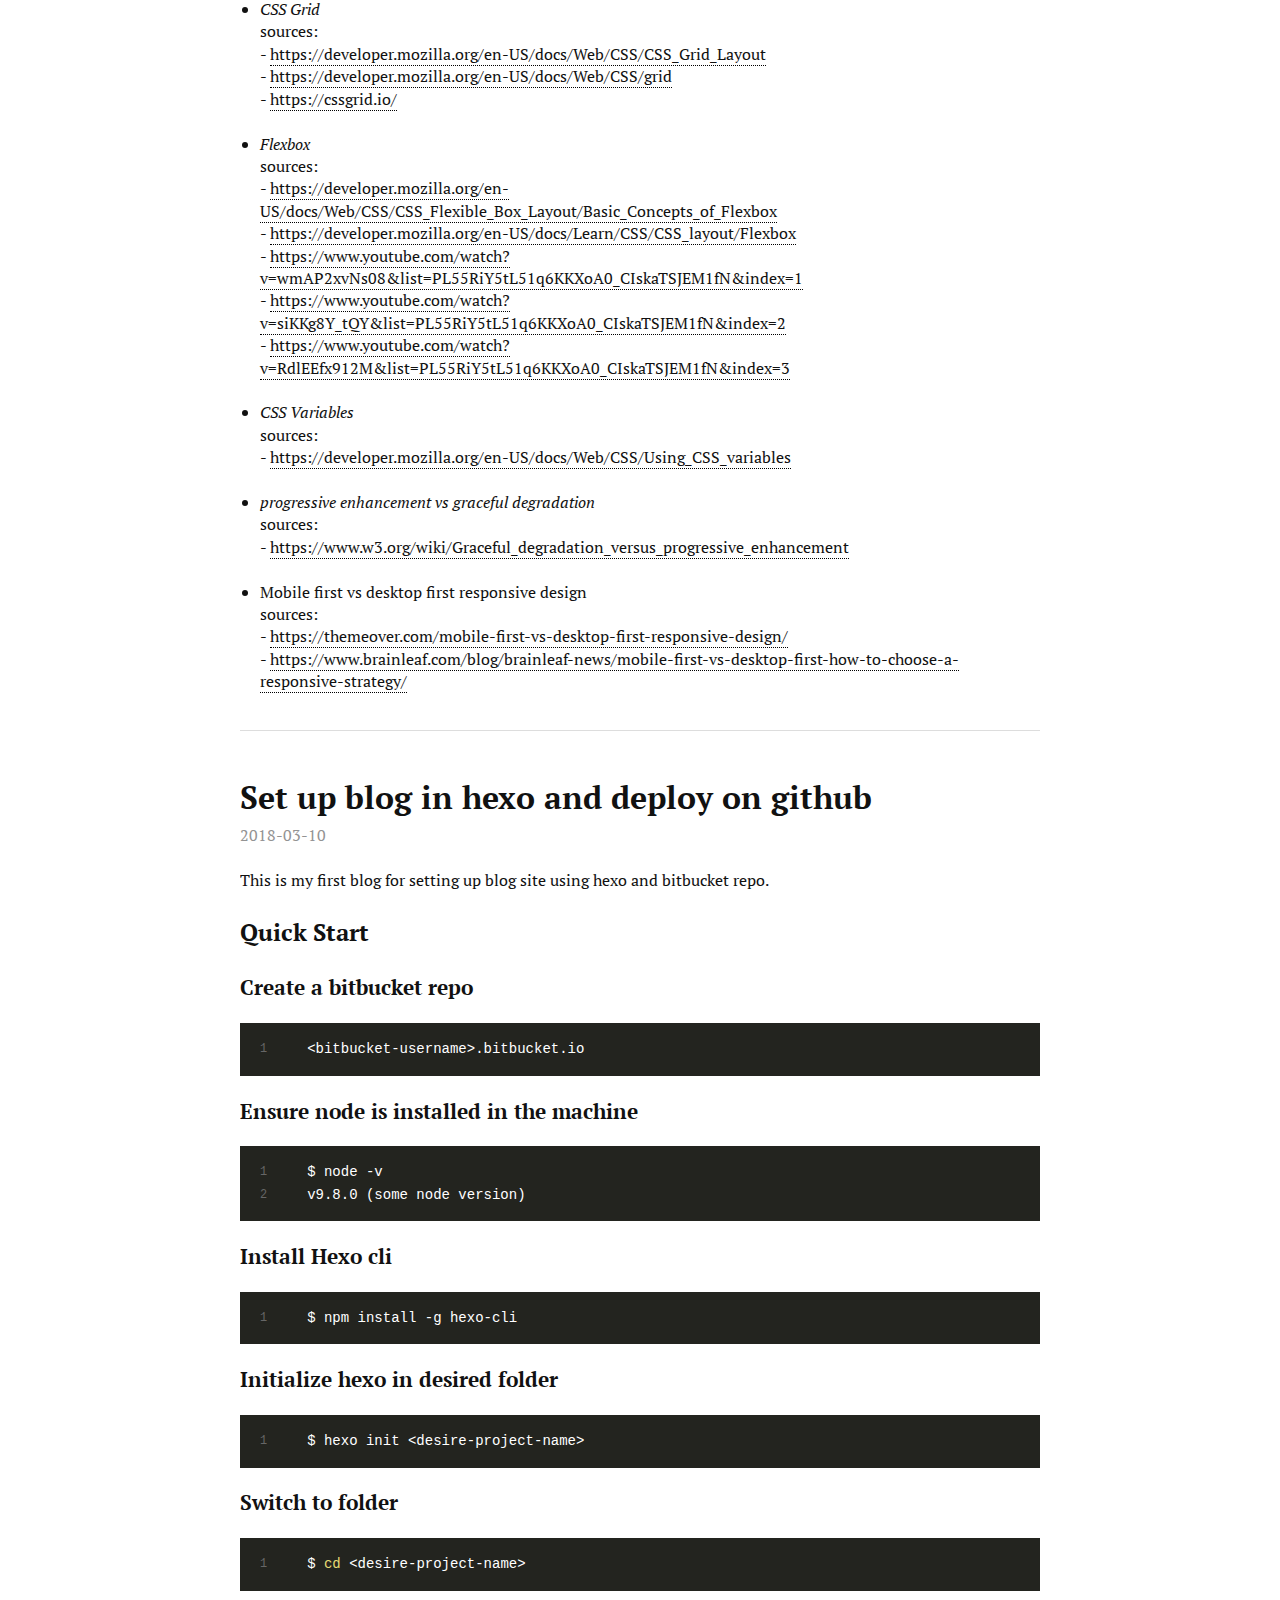
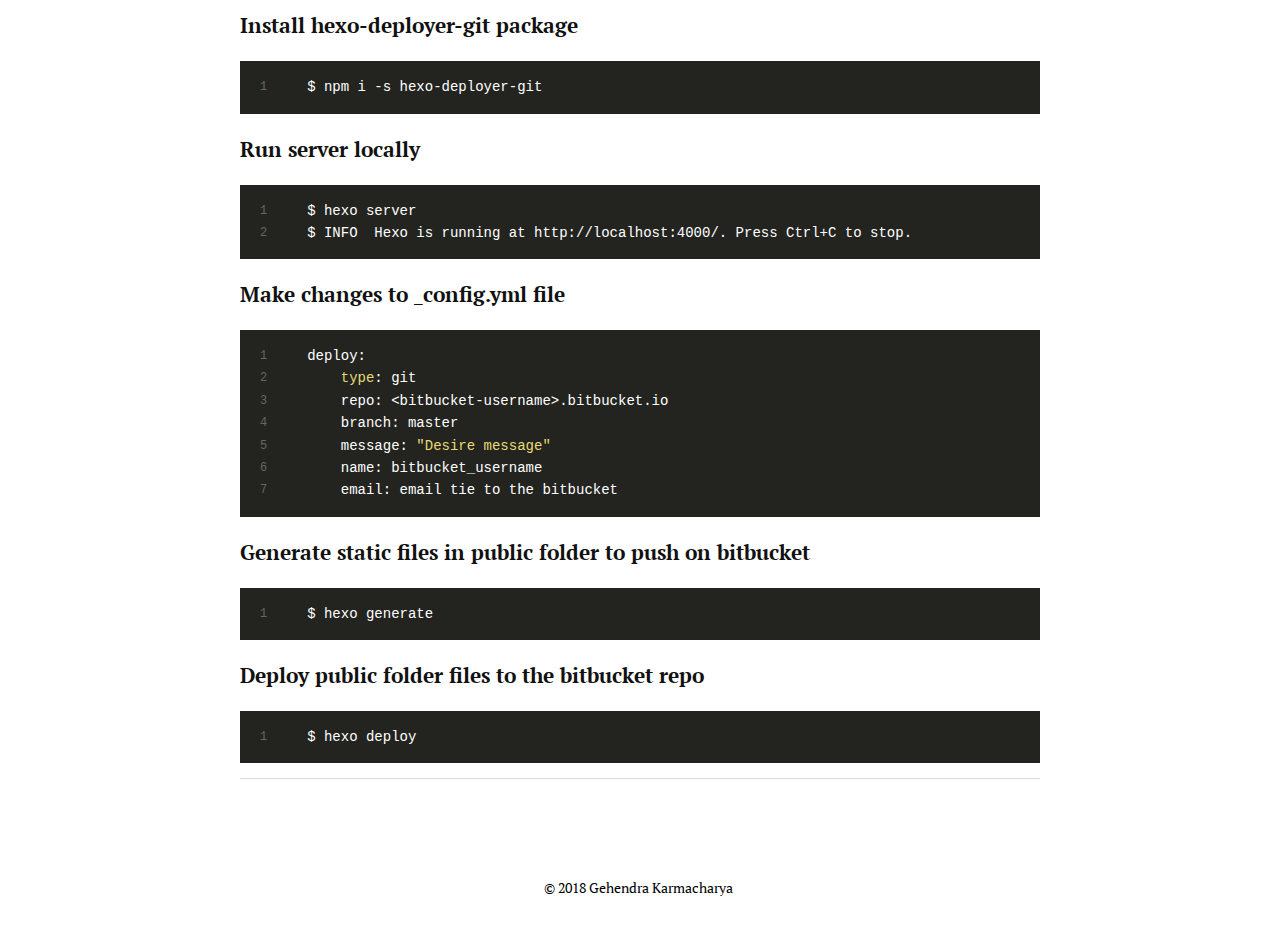
==== commit a6bae4a5: "Site update: 2018-03-16 21:02:30" ====
--- a/index.html
+++ b/index.html
@@ -92,7 +92,8 @@
 <li>Always creates a new stacking context</li>
 </ul>
 <h4 id="Stacking-Context"><a href="#Stacking-Context" class="headerlink" title="Stacking Context"></a>Stacking Context</h4><ul>
-<li>“Three dimensional conceptualization of HTML elements along an imaginary z-axis relative to user facing the viewport or the webpage.” </li>
+<li>“Three dimensional conceptualization of HTML elements along an imaginary z-axis relative to user facing the viewport or the webpage.”</li>
+<li>z-index determines priority based on element attributes</li>
 </ul>
 <h4 id="Sources"><a href="#Sources" class="headerlink" title="Sources:"></a>Sources:</h4><ul>
 <li>Mozilla Developer Network</li>
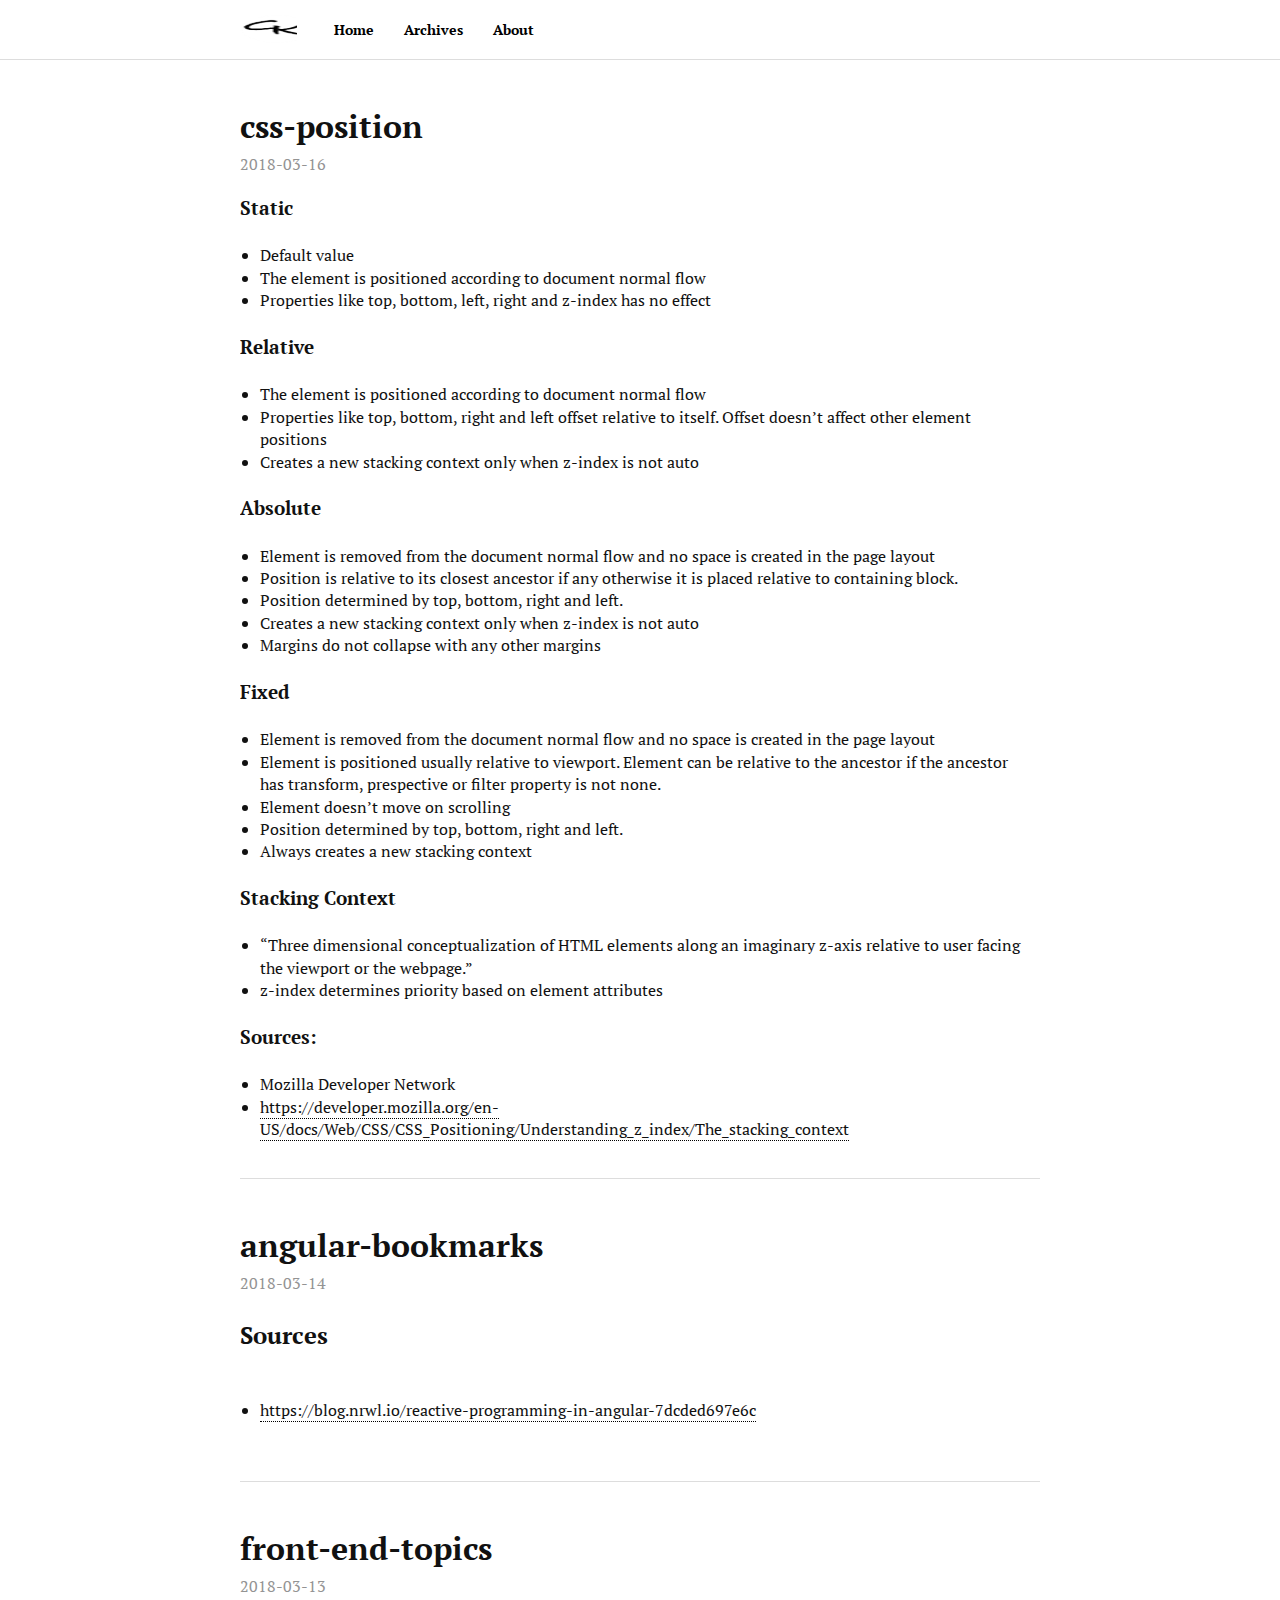
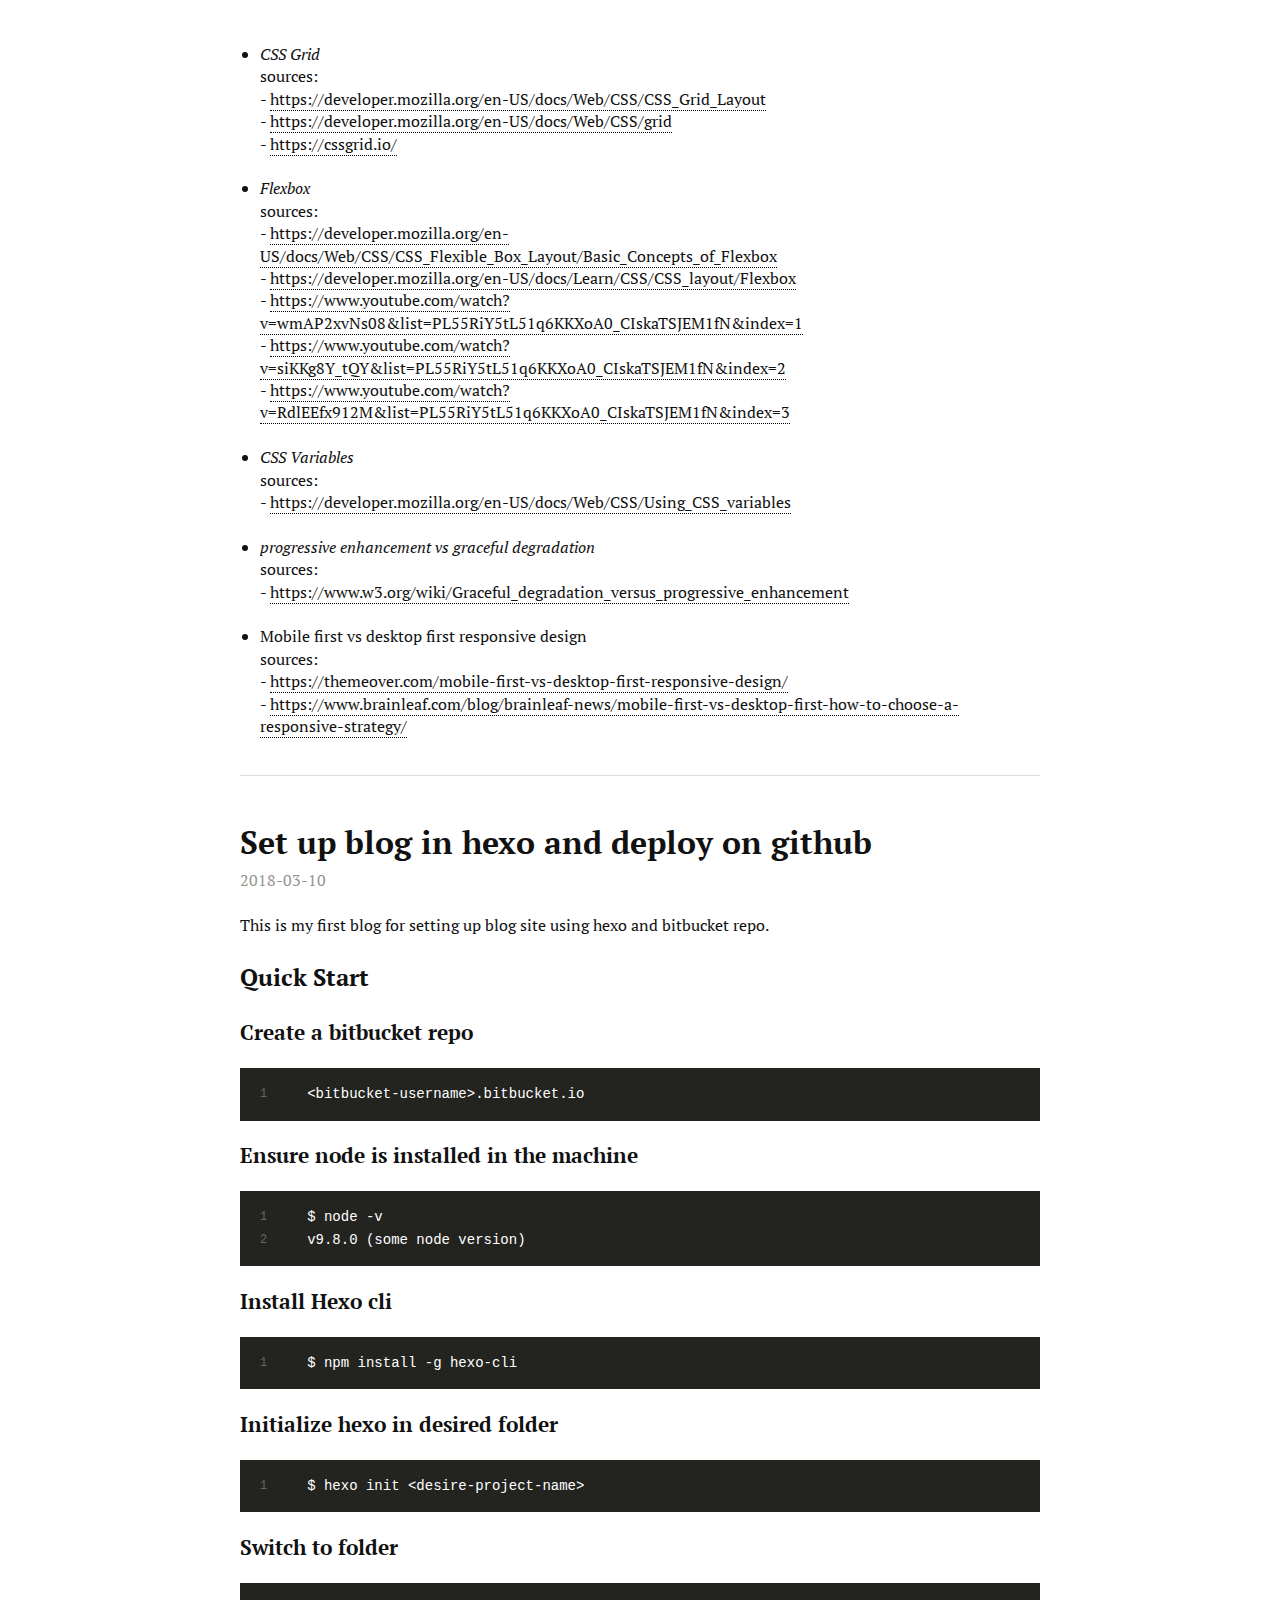
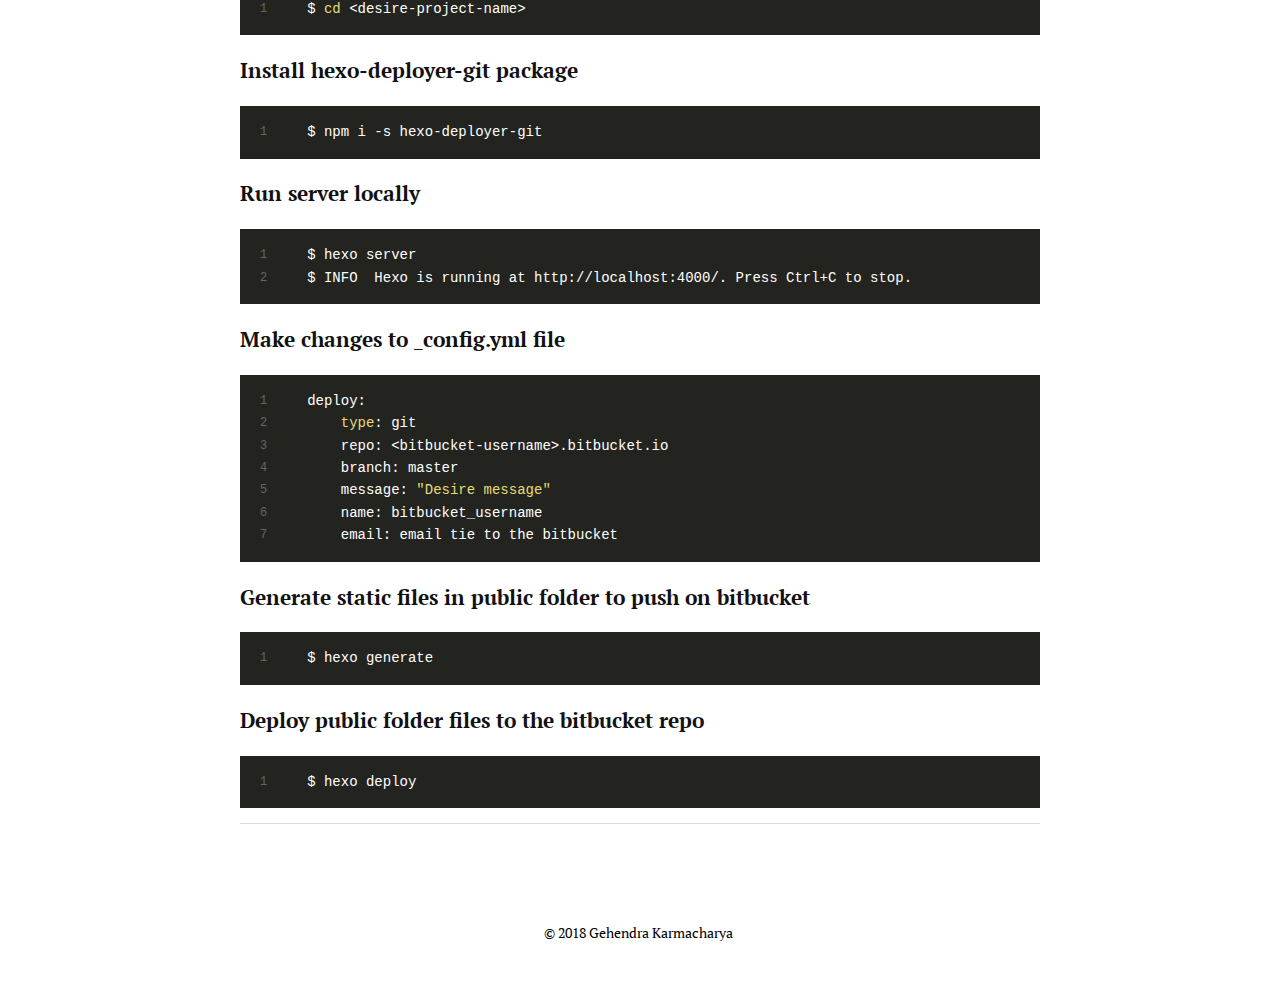
==== commit 7fdb52cd: "Site update: 2018-03-16 21:05:55" ====
--- a/index.html
+++ b/index.html
@@ -97,6 +97,7 @@
 </ul>
 <h4 id="Sources"><a href="#Sources" class="headerlink" title="Sources:"></a>Sources:</h4><ul>
 <li>Mozilla Developer Network</li>
+<li><a href="https://developer.mozilla.org/en-US/docs/Web/CSS/CSS_Positioning/Understanding_z_index/The_stacking_context" target="_blank" rel="noopener">https://developer.mozilla.org/en-US/docs/Web/CSS/CSS_Positioning/Understanding_z_index/The_stacking_context</a></li>
 </ul>
 
       
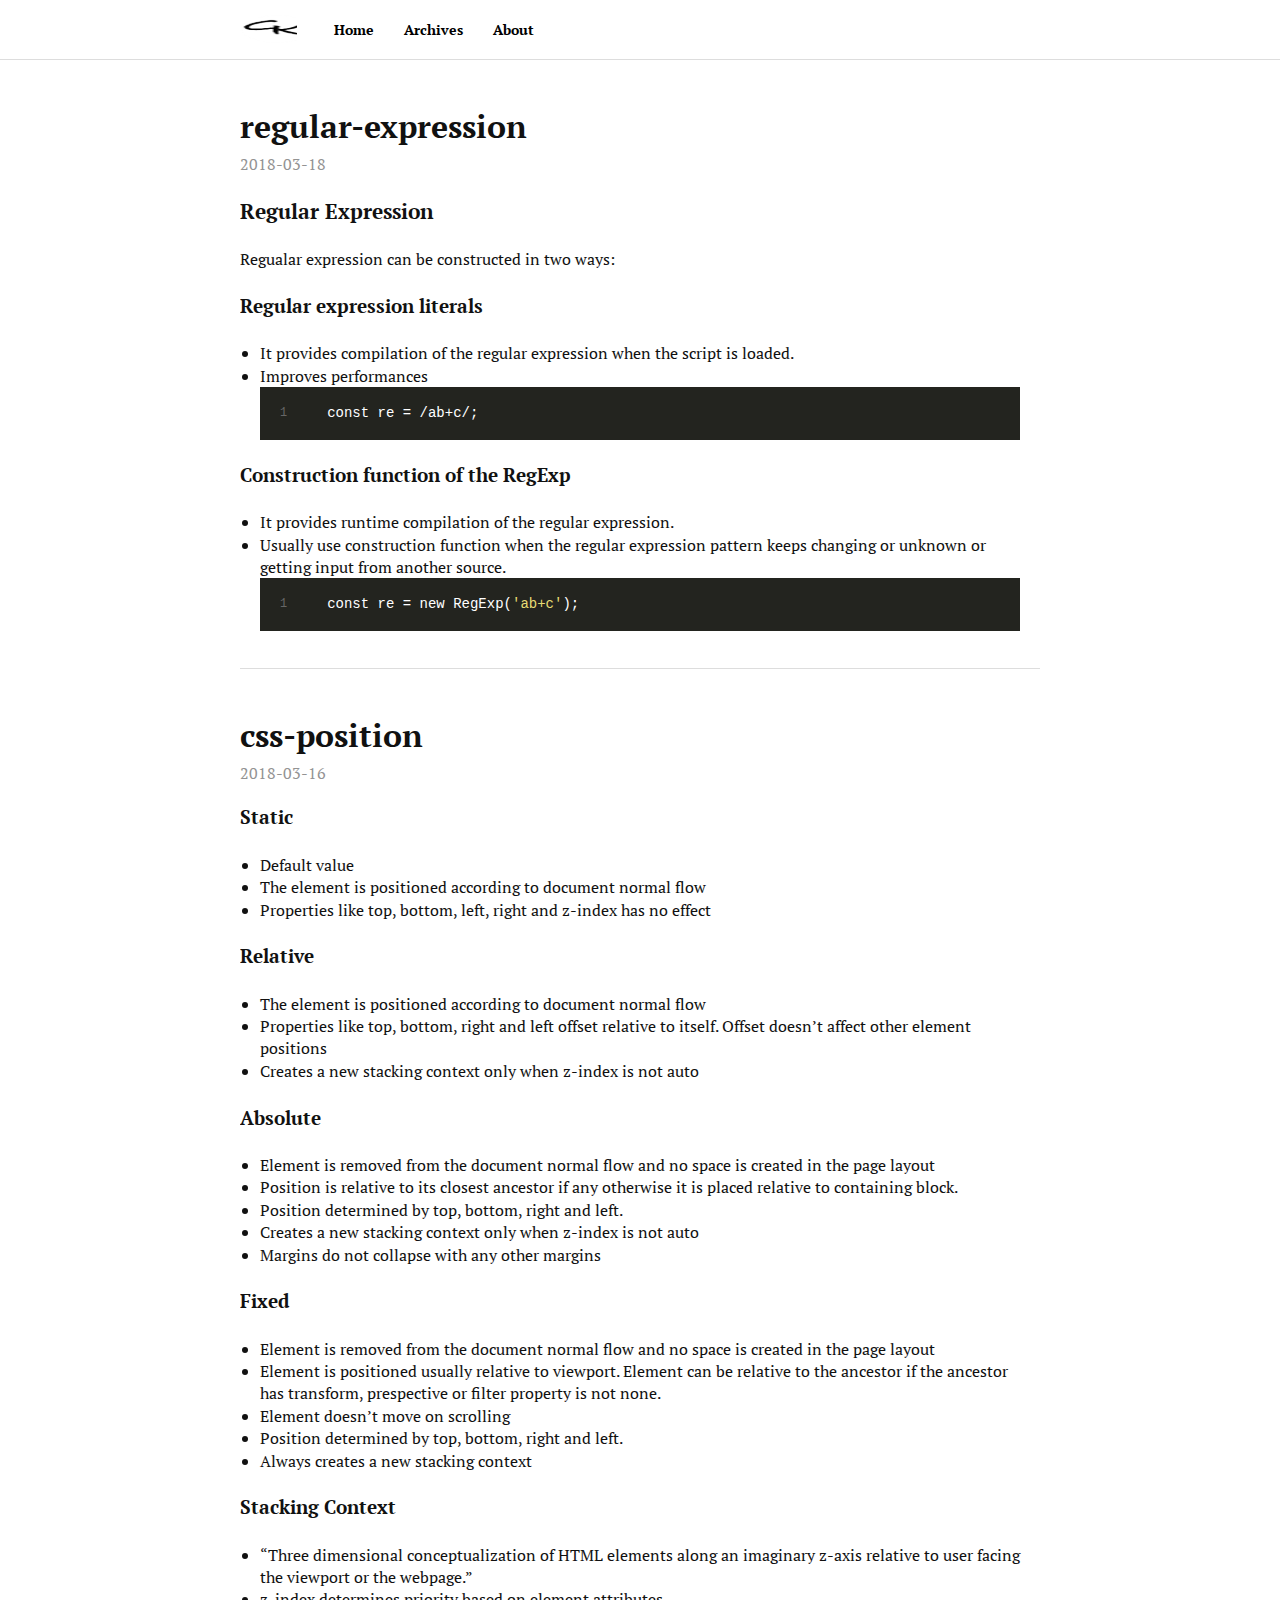
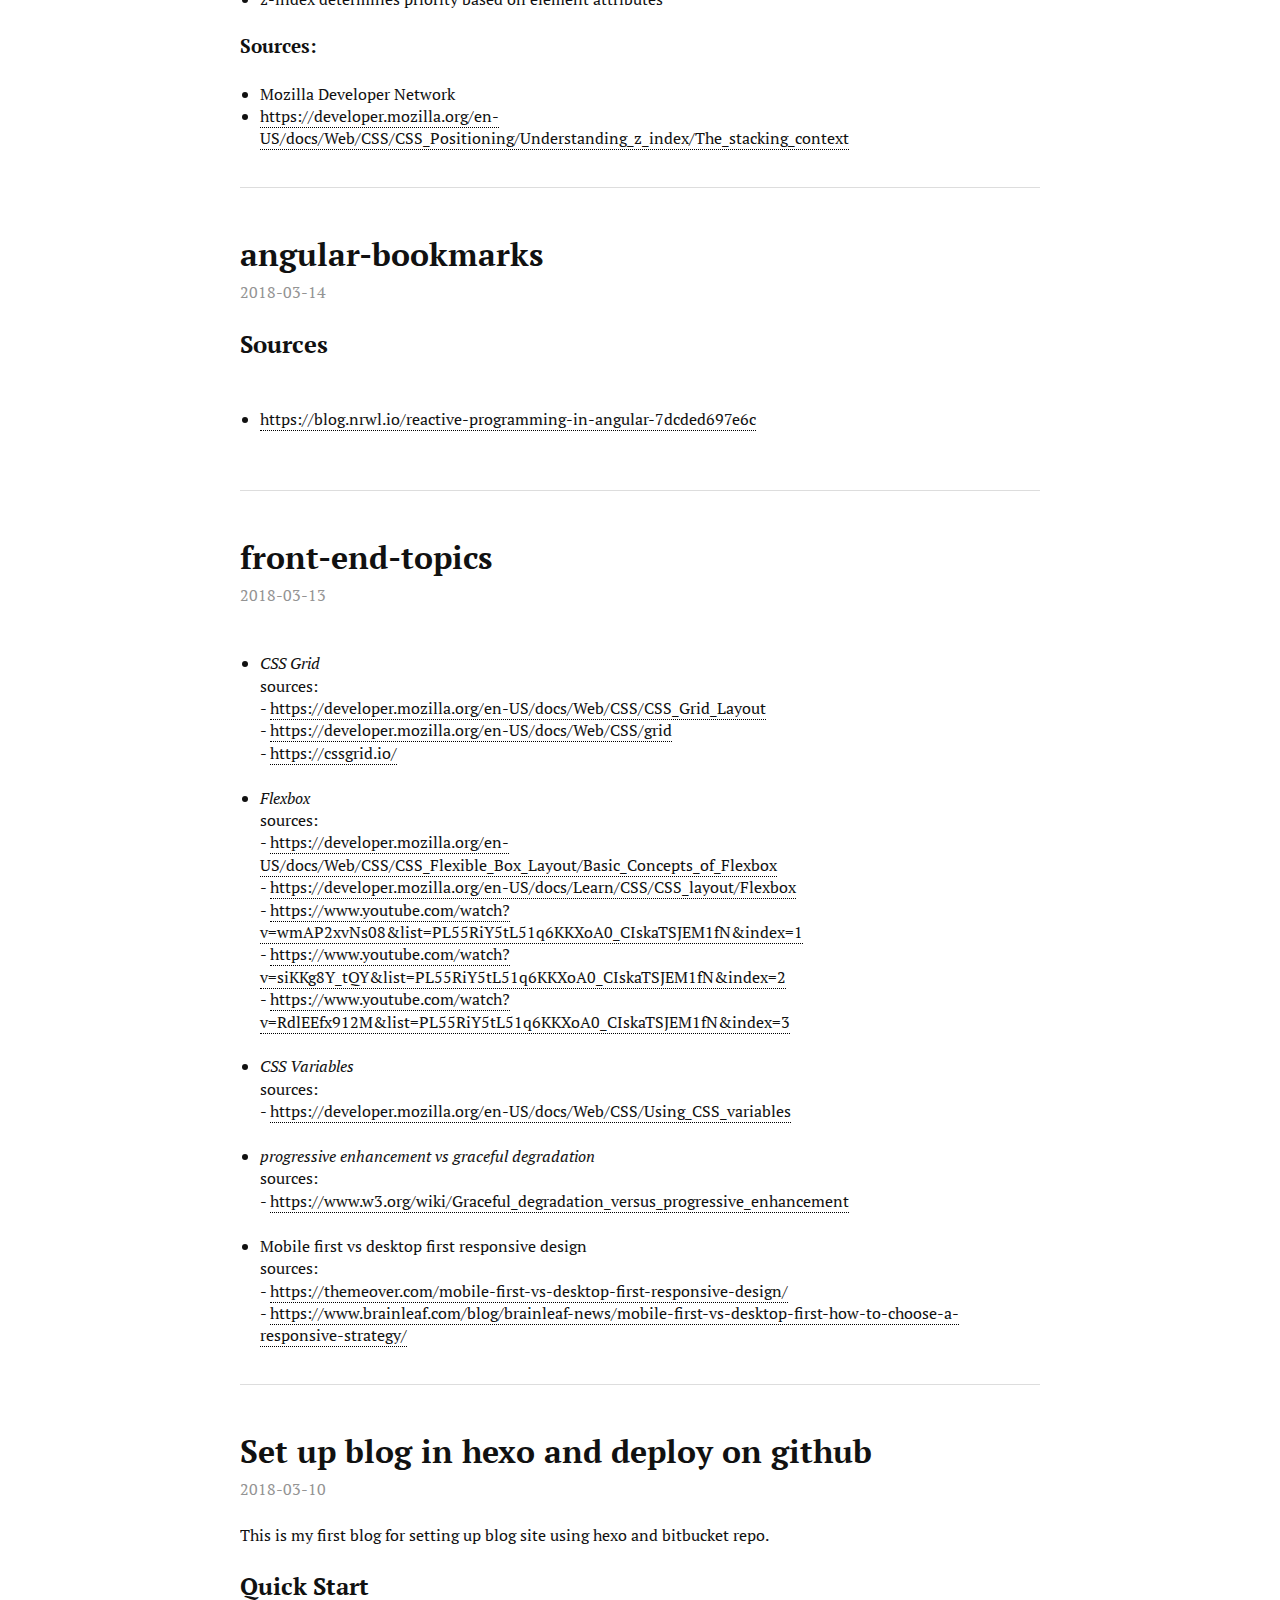
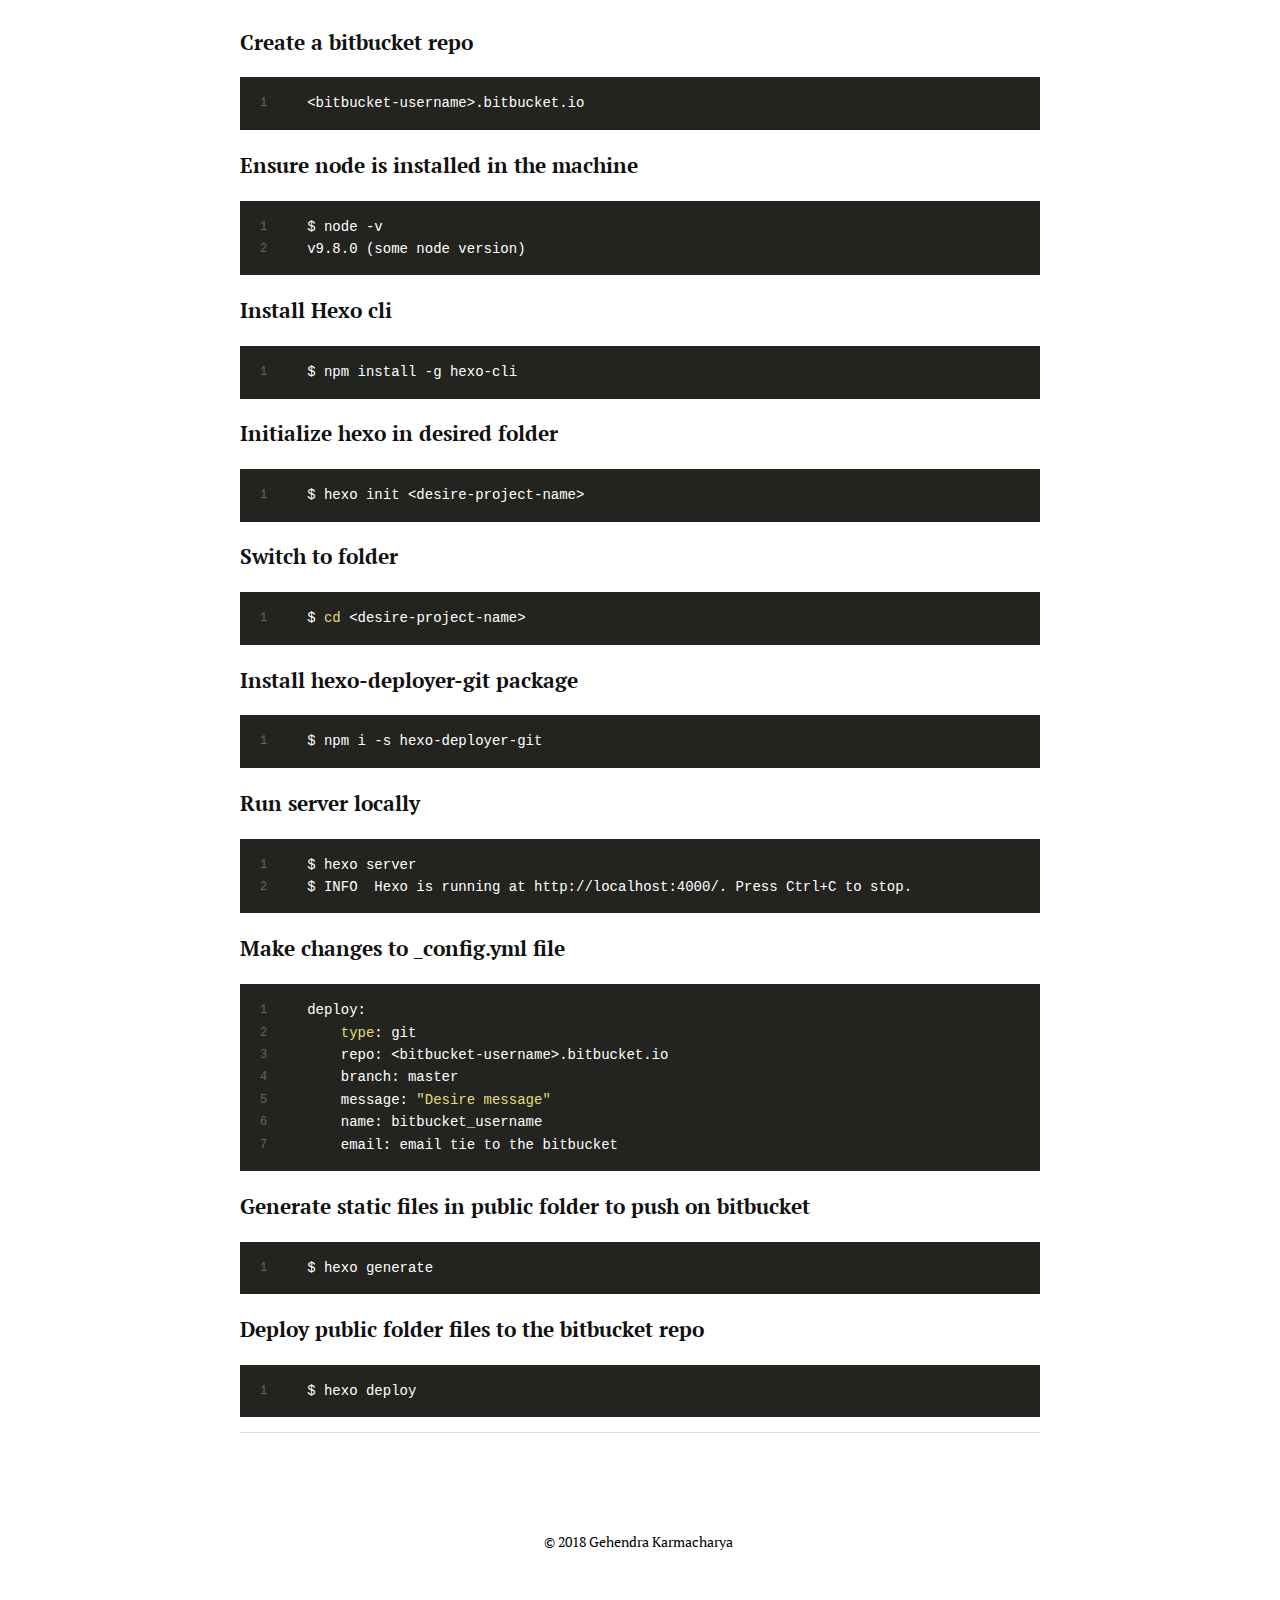
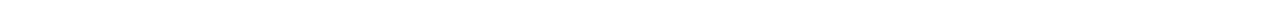
==== commit 0e3e640e: "Site update: 2018-03-18 12:25:17" ====
--- a/index.html
+++ b/index.html
@@ -44,6 +44,56 @@
   </div>
 </header>
     <section id="main" class="outer">
+      <article id="post-regular-expression" class="article article-type-post" itemscope itemprop="blogPost">
+  <div class="article-inner">
+    
+    
+      <header class="article-header">
+        
+  
+    <h1 itemprop="name">
+      <a class="article-title" href="/2018/03/18/regular-expression/">regular-expression</a>
+    </h1>
+  
+
+      </header>
+    
+    <div class="article-meta">
+      <a href="/2018/03/18/regular-expression/" class="article-date">
+  <time datetime="2018-03-18T17:16:49.000Z" itemprop="datePublished">2018-03-18</time>
+</a>
+      
+      
+    </div>
+    <div class="article-entry" itemprop="articleBody">
+      
+        <h3 id="Regular-Expression"><a href="#Regular-Expression" class="headerlink" title="Regular Expression"></a>Regular Expression</h3><p>Regualar expression can be constructed in two ways:</p>
+<h4 id="Regular-expression-literals"><a href="#Regular-expression-literals" class="headerlink" title="Regular expression literals"></a>Regular expression literals</h4><ul>
+<li>It provides compilation of the regular expression when the script is loaded.</li>
+<li>Improves performances<figure class="highlight bash"><table><tr><td class="gutter"><pre><span class="line">1</span><br></pre></td><td class="code"><pre><span class="line">const re = /ab+c/;</span><br></pre></td></tr></table></figure>
+</li>
+</ul>
+<h4 id="Construction-function-of-the-RegExp"><a href="#Construction-function-of-the-RegExp" class="headerlink" title="Construction function of the RegExp"></a>Construction function of the RegExp</h4><ul>
+<li>It provides runtime compilation of the regular expression.</li>
+<li>Usually use construction function when the regular expression pattern keeps changing or unknown or getting input from another source.<figure class="highlight bash"><table><tr><td class="gutter"><pre><span class="line">1</span><br></pre></td><td class="code"><pre><span class="line">const re = new RegExp(<span class="string">'ab+c'</span>);</span><br></pre></td></tr></table></figure></li>
+</ul>
+
+      
+    </div>
+    
+    
+  </div>
+  
+</article>
+
+
+
+
+
+
+
+
+    
       <article id="post-css-position" class="article article-type-post" itemscope itemprop="blogPost">
   <div class="article-inner">
     
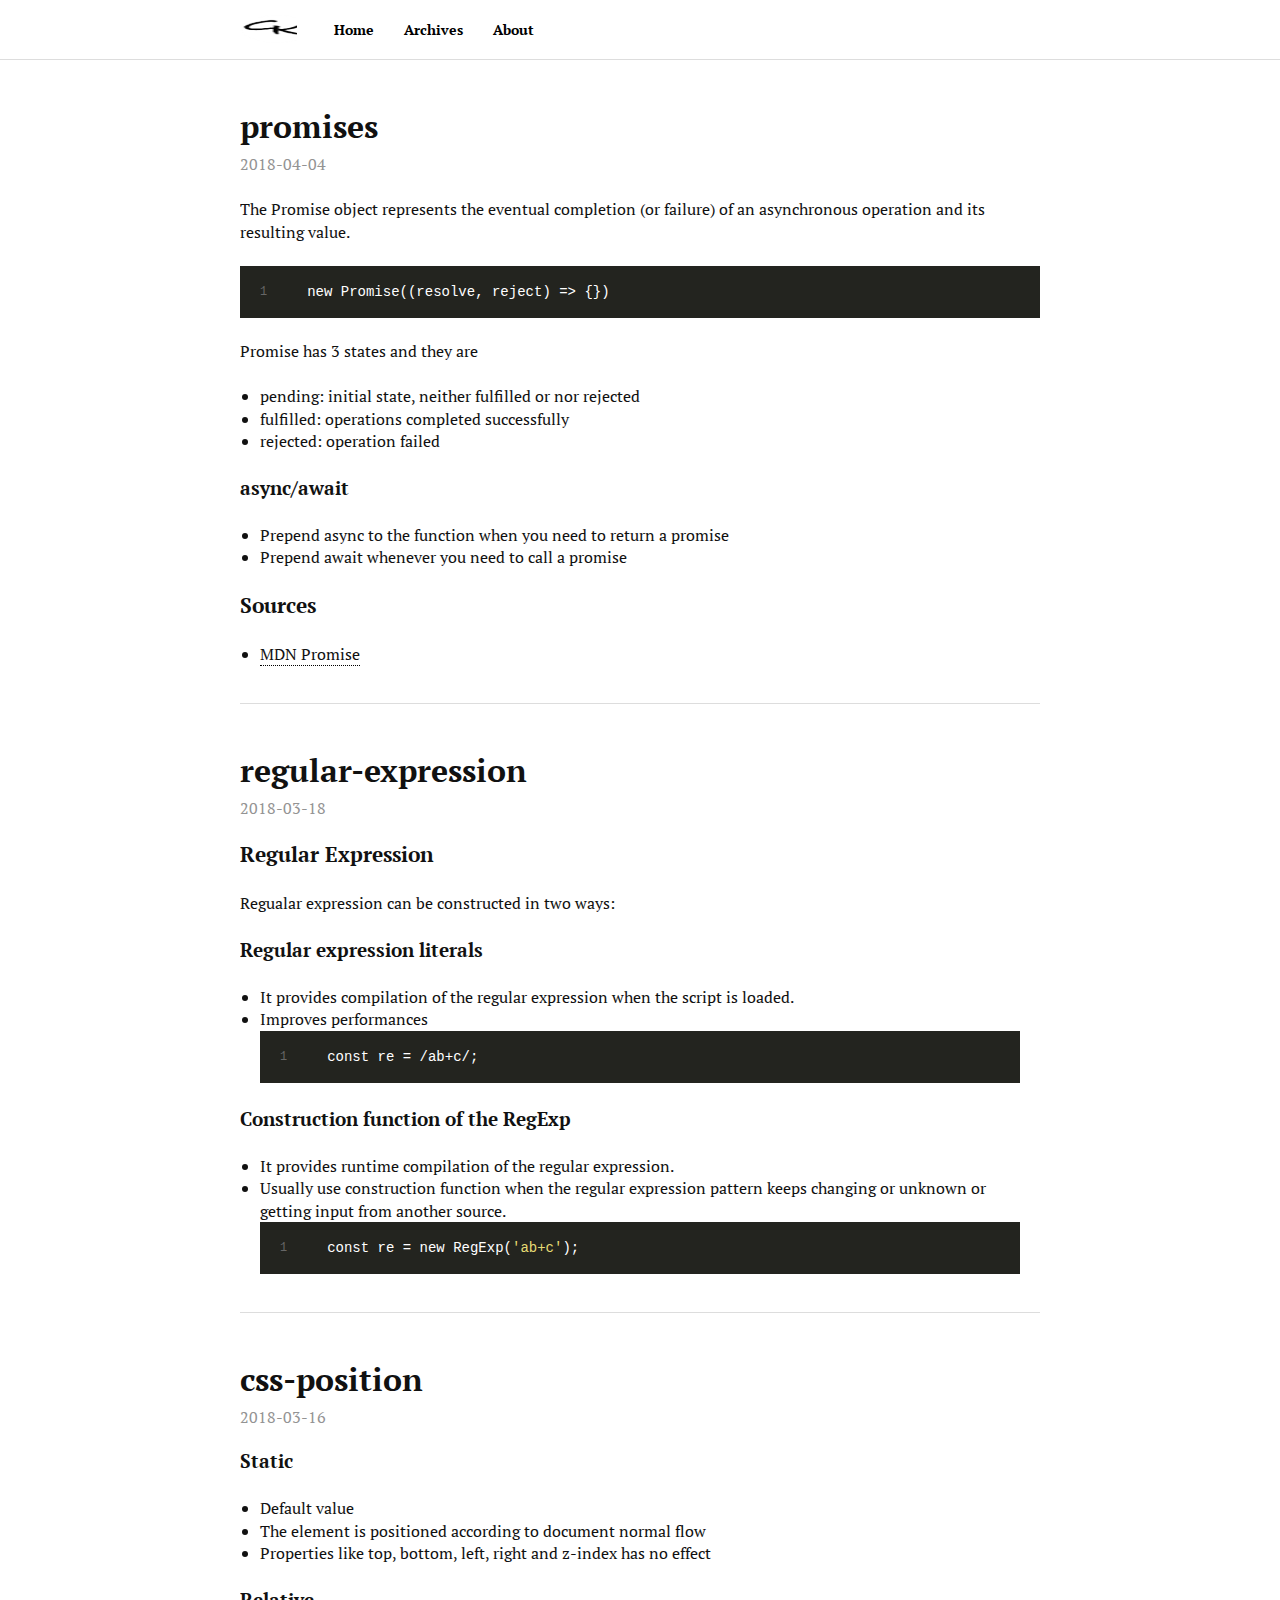
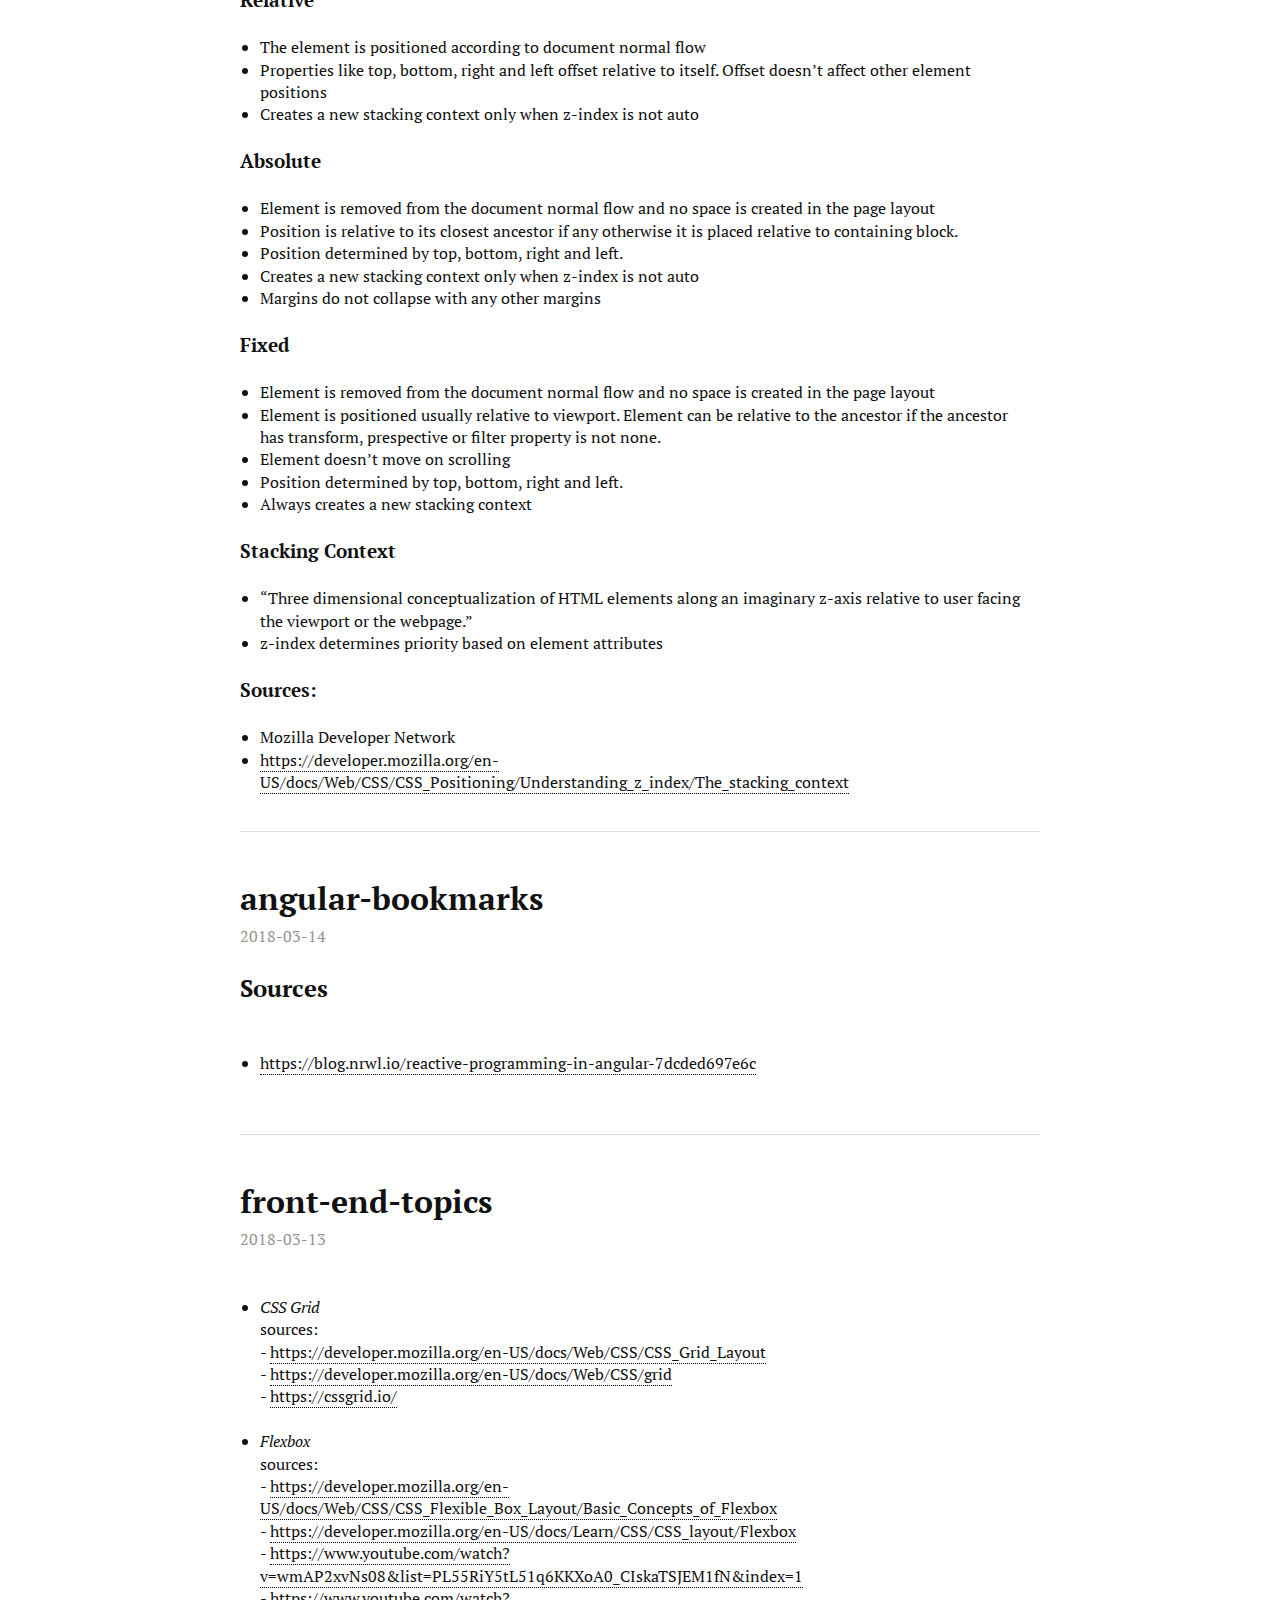
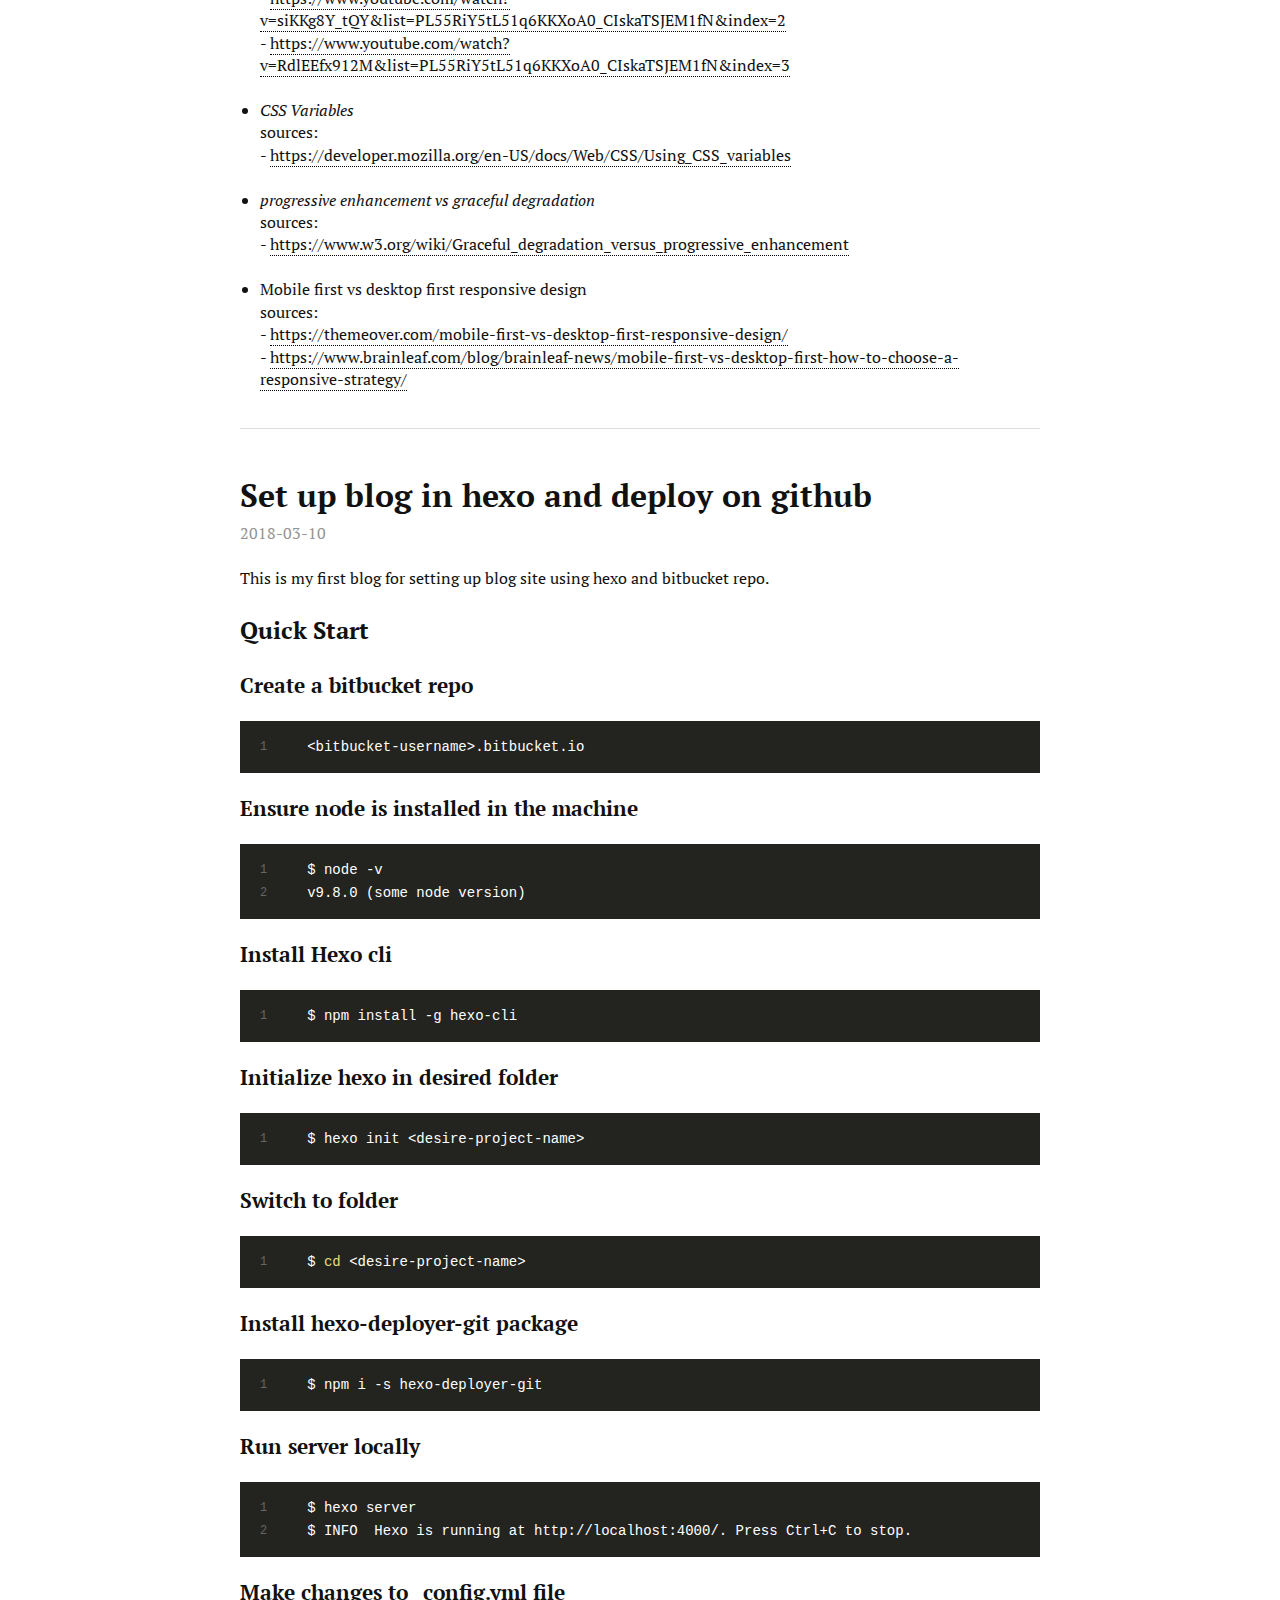
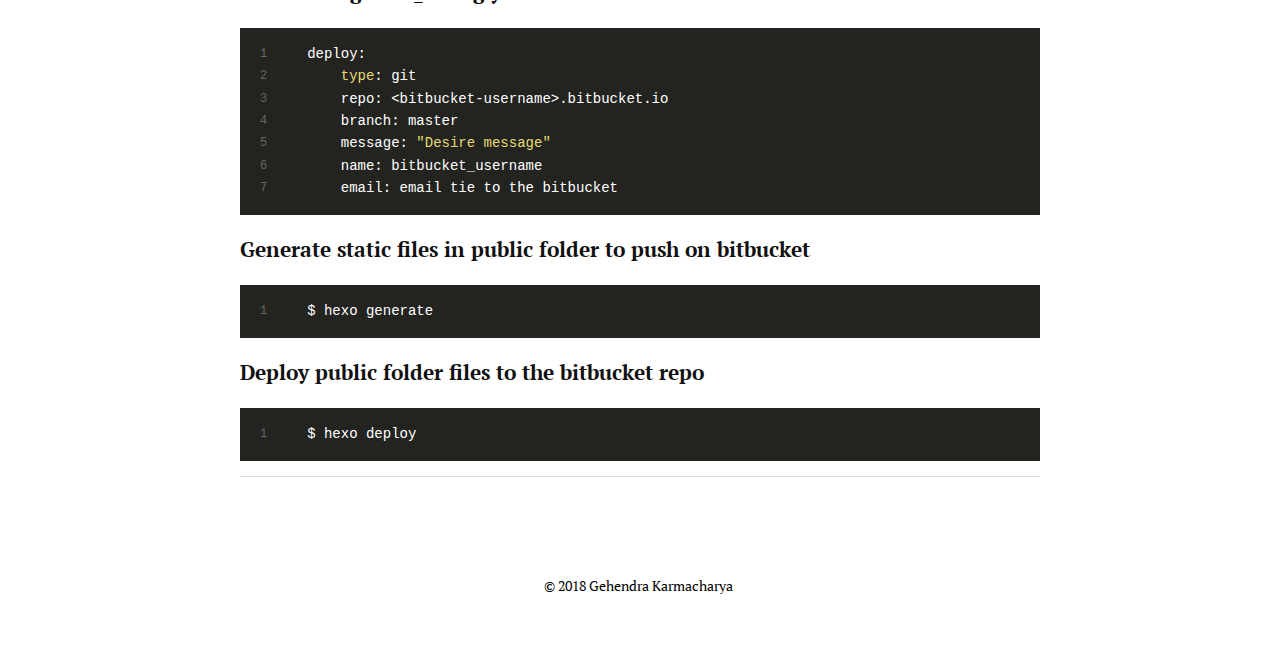
==== commit 4ba00a82: "Site update: 2018-04-04 08:31:06" ====
--- a/index.html
+++ b/index.html
@@ -44,6 +44,60 @@
   </div>
 </header>
     <section id="main" class="outer">
+      <article id="post-promises" class="article article-type-post" itemscope itemprop="blogPost">
+  <div class="article-inner">
+    
+    
+      <header class="article-header">
+        
+  
+    <h1 itemprop="name">
+      <a class="article-title" href="/2018/04/04/promises/">promises</a>
+    </h1>
+  
+
+      </header>
+    
+    <div class="article-meta">
+      <a href="/2018/04/04/promises/" class="article-date">
+  <time datetime="2018-04-04T13:10:31.000Z" itemprop="datePublished">2018-04-04</time>
+</a>
+      
+      
+    </div>
+    <div class="article-entry" itemprop="articleBody">
+      
+        <p>The Promise object represents the eventual completion (or failure) of an asynchronous operation and its resulting value.<br><figure class="highlight bash"><table><tr><td class="gutter"><pre><span class="line">1</span><br></pre></td><td class="code"><pre><span class="line">new Promise((resolve, reject) =&gt; &#123;&#125;)</span><br></pre></td></tr></table></figure></p>
+<p>Promise has 3 states and they are </p>
+<ul>
+<li>pending: initial state, neither fulfilled or nor rejected</li>
+<li>fulfilled: operations completed successfully</li>
+<li>rejected: operation failed</li>
+</ul>
+<h4 id="async-await"><a href="#async-await" class="headerlink" title="async/await"></a>async/await</h4><ul>
+<li>Prepend async to the function when you need to return a promise</li>
+<li>Prepend await whenever you need to call a promise</li>
+</ul>
+<h3 id="Sources"><a href="#Sources" class="headerlink" title="Sources"></a>Sources</h3><ul>
+<li><a href="https://developer.mozilla.org/en-US/docs/Web/JavaScript/Reference/Global_Objects/Promise?source=gehendra&src=gehendra" target="_blank">MDN Promise</a></li>
+</ul>
+
+      
+    </div>
+    
+    
+  </div>
+  
+</article>
+
+
+
+
+
+
+
+
+    
       <article id="post-regular-expression" class="article article-type-post" itemscope itemprop="blogPost">
   <div class="article-inner">
     
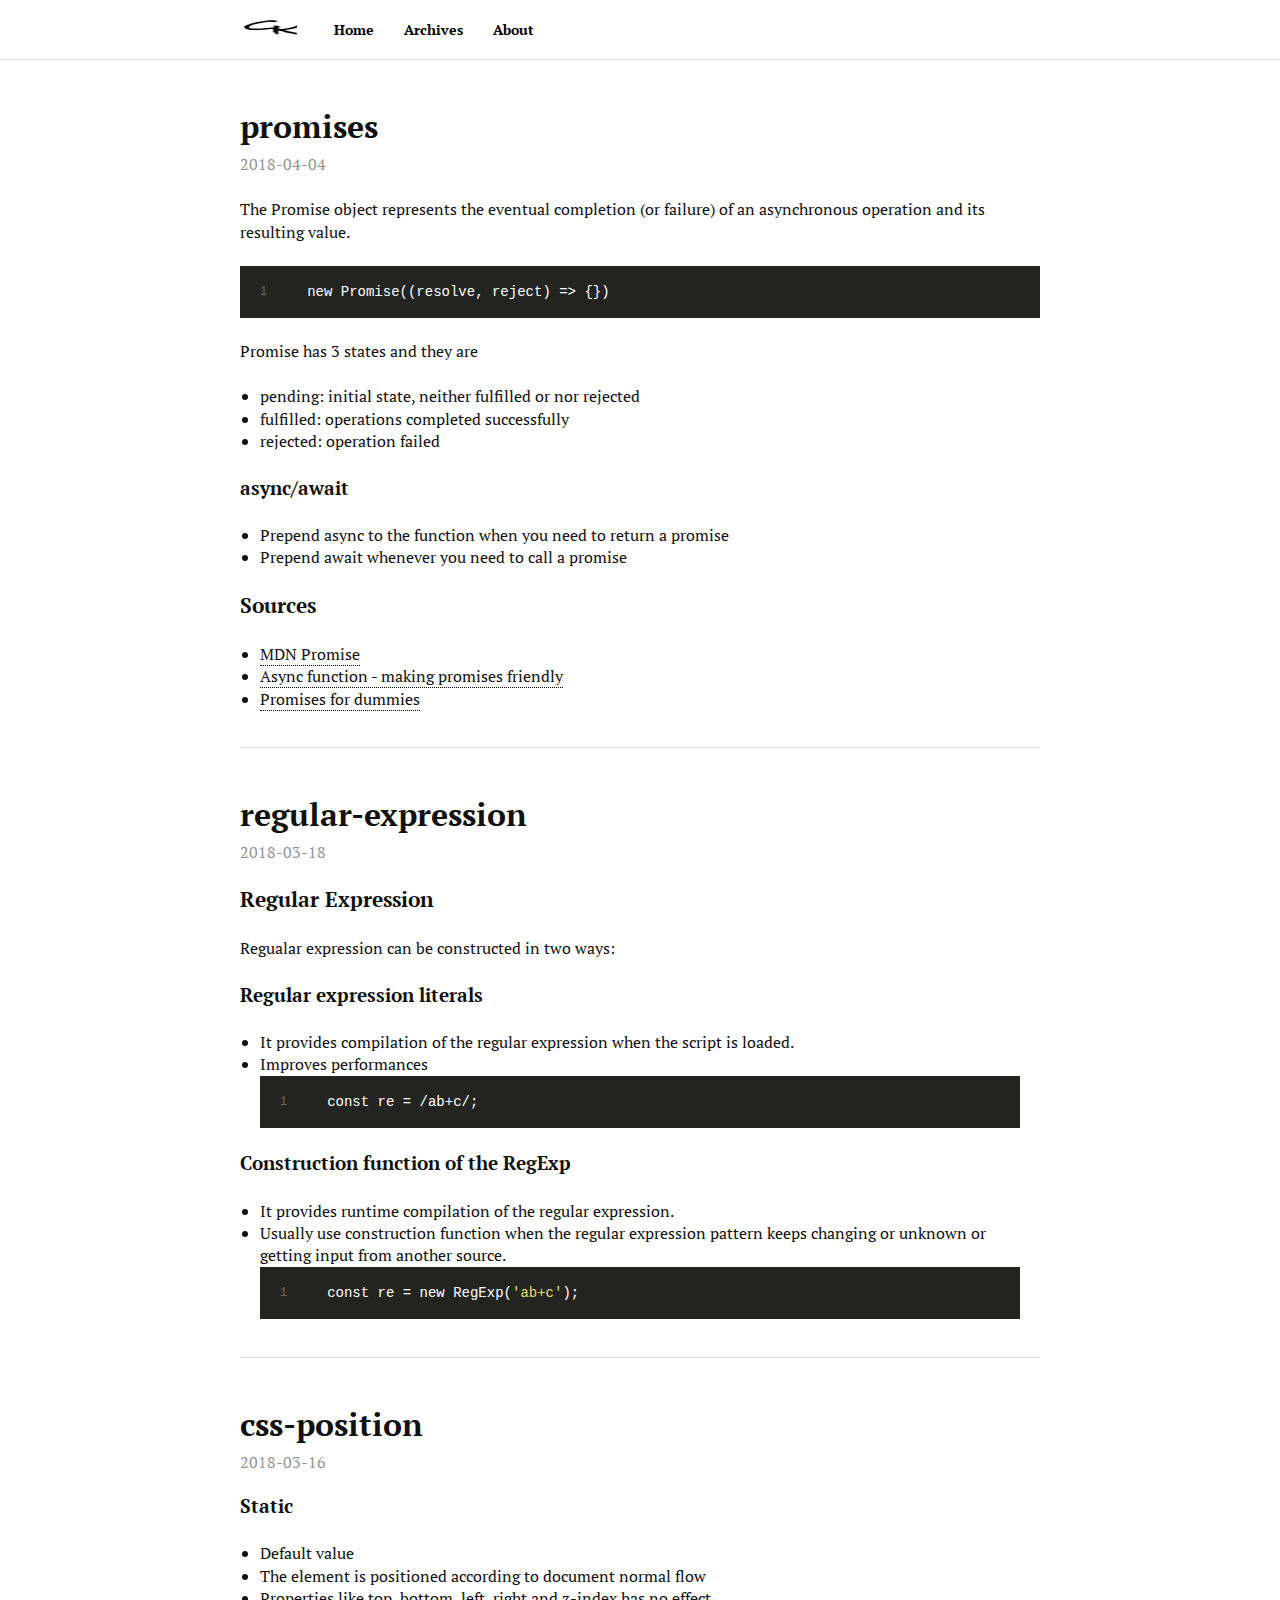
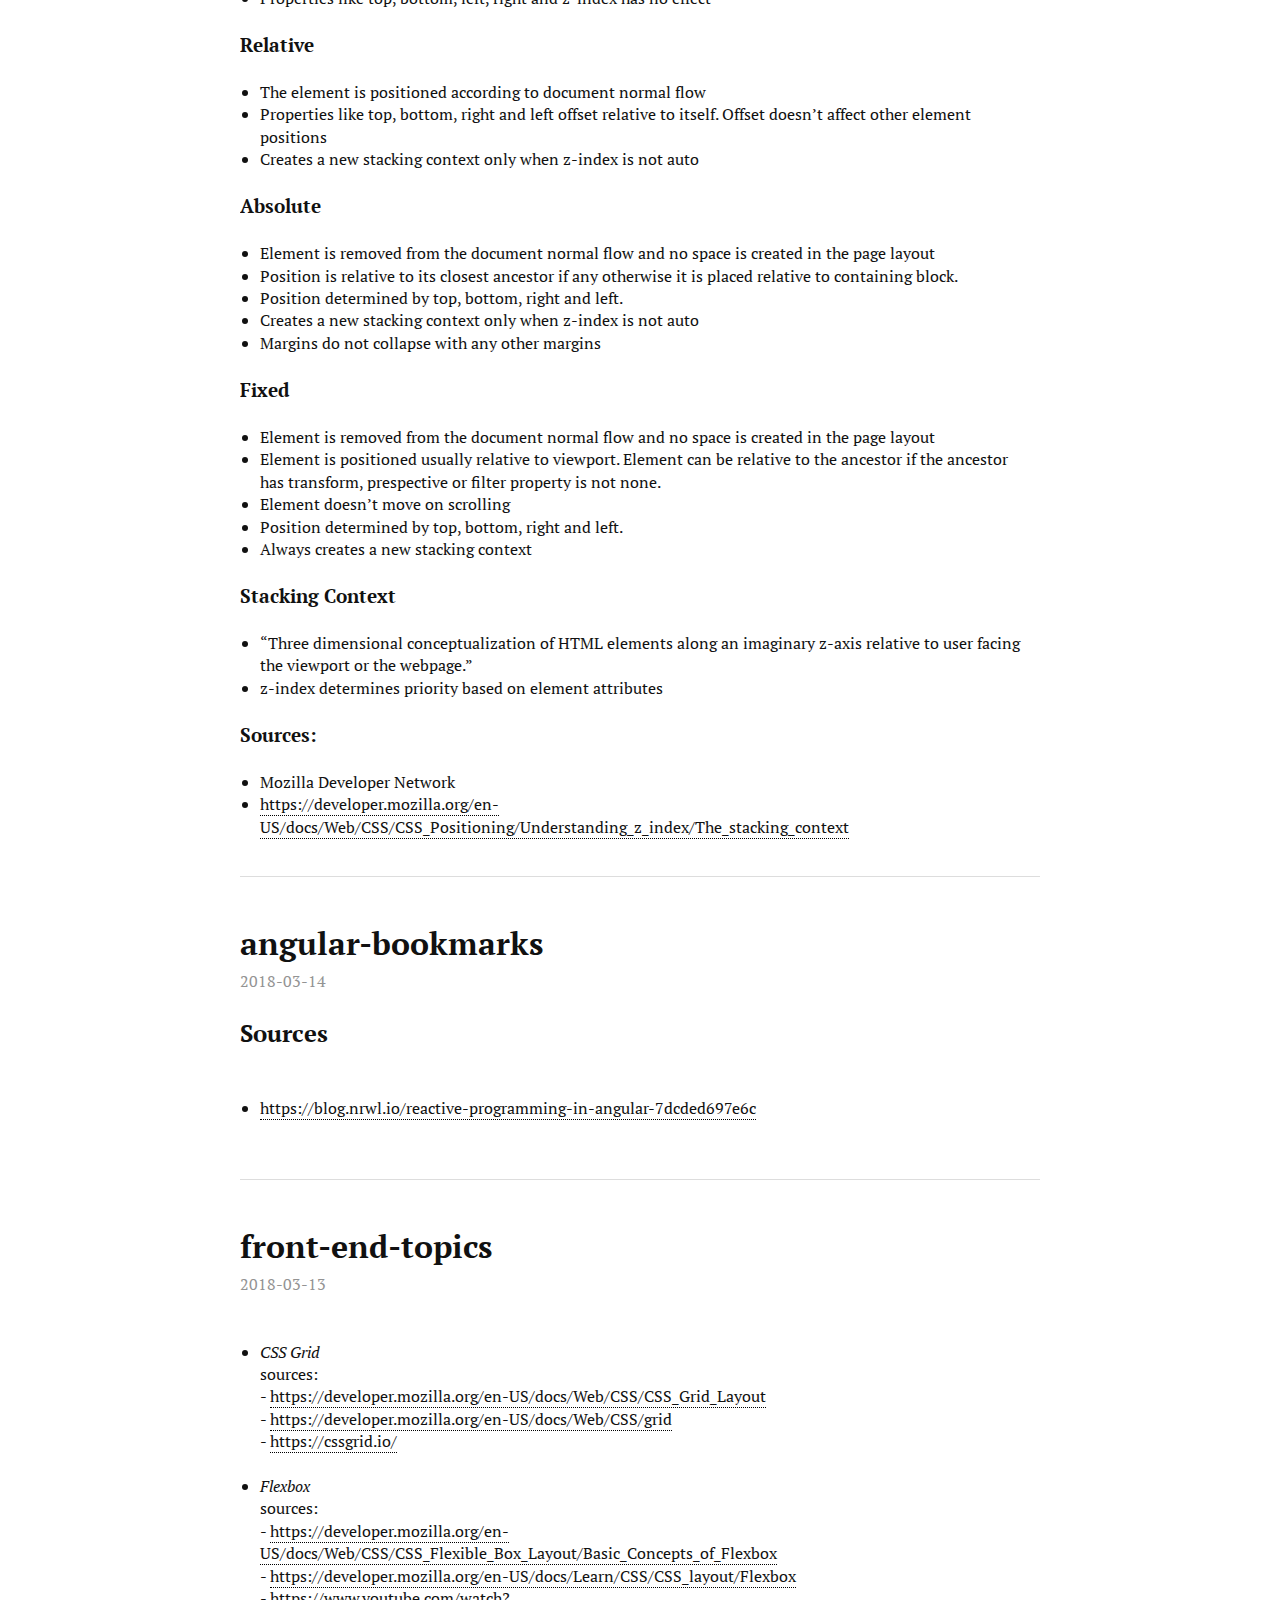
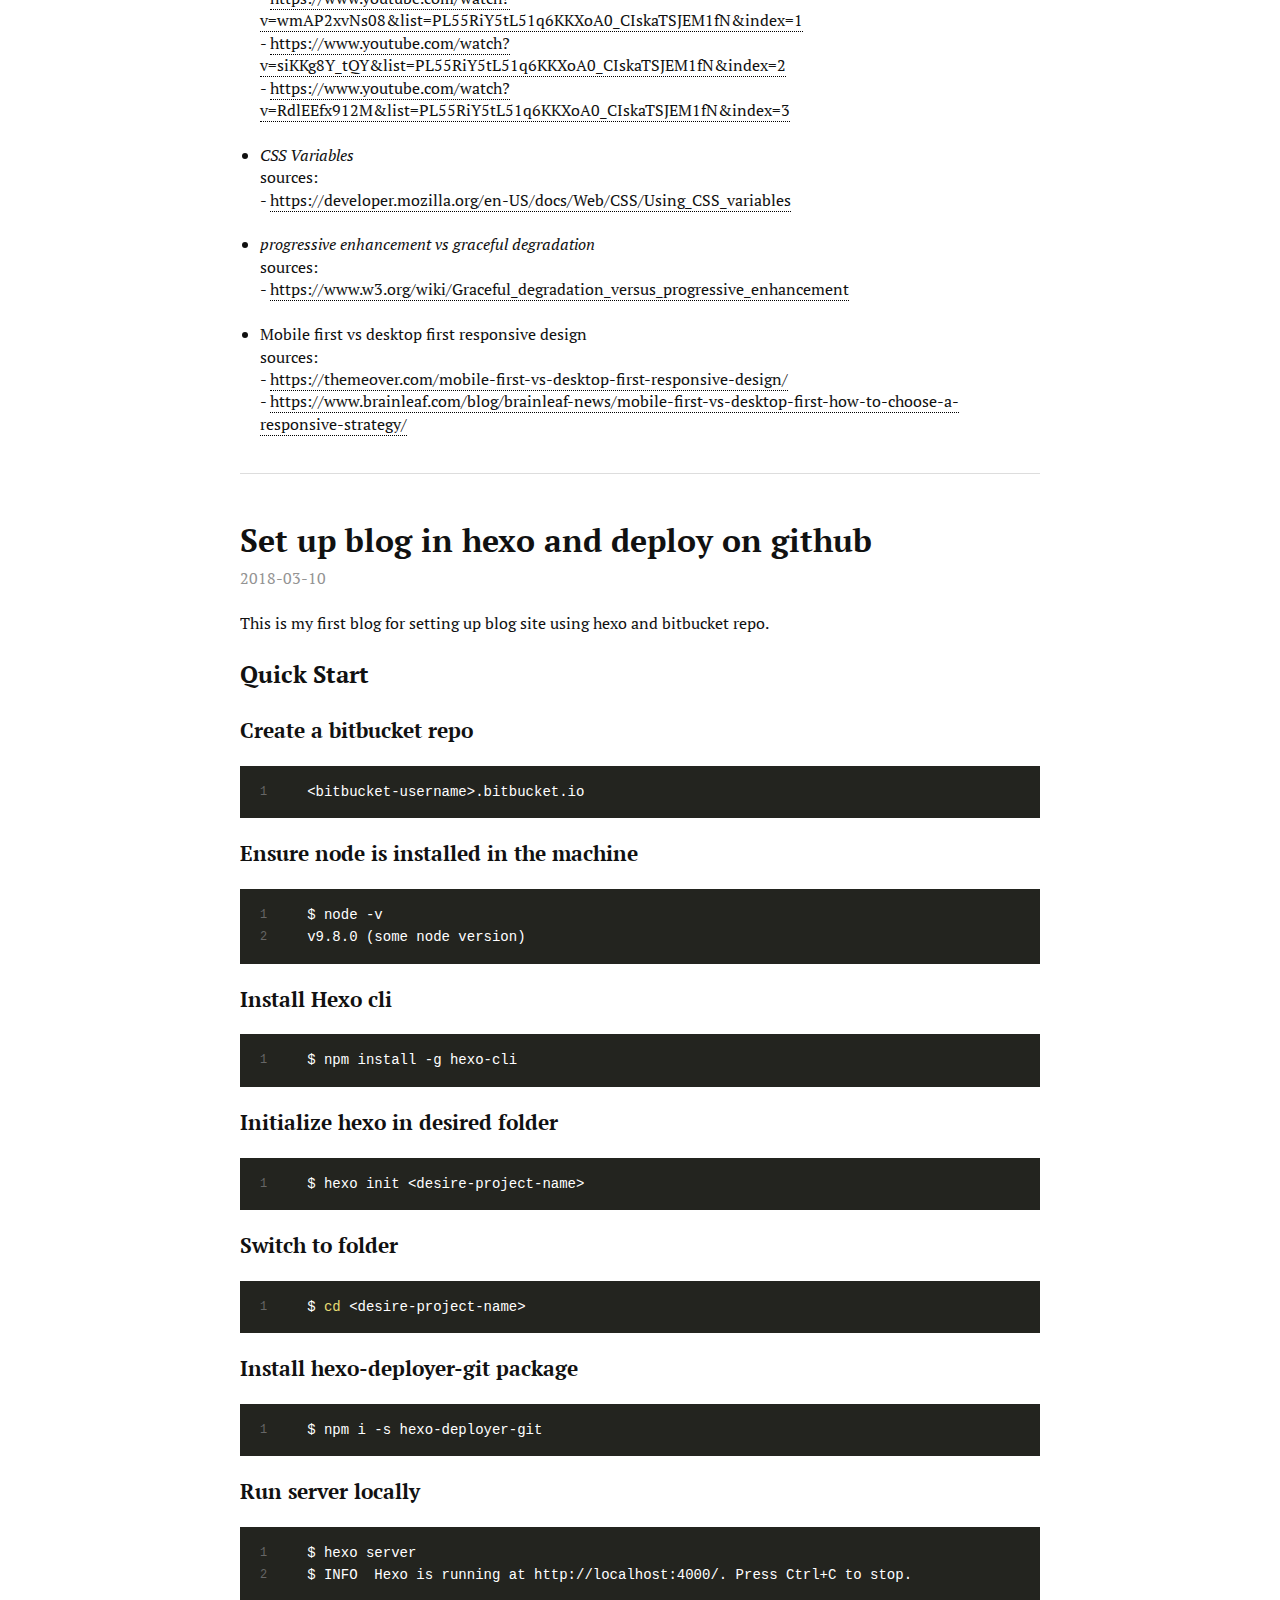
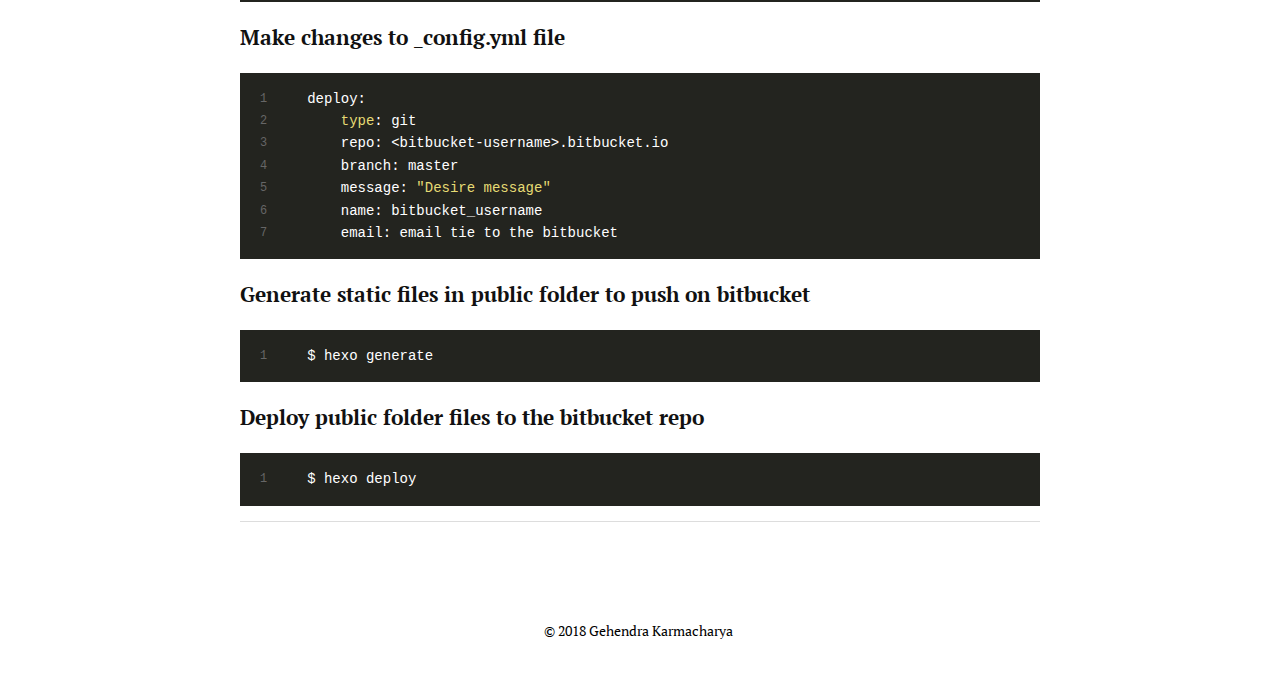
==== commit 039677dc: "Site update: 2018-04-04 08:41:18" ====
--- a/index.html
+++ b/index.html
@@ -80,6 +80,8 @@
 </ul>
 <h3 id="Sources"><a href="#Sources" class="headerlink" title="Sources"></a>Sources</h3><ul>
 <li><a href="https://developer.mozilla.org/en-US/docs/Web/JavaScript/Reference/Global_Objects/Promise?source=gehendra&src=gehendra" target="_blank">MDN Promise</a></li>
+<li><a href="https://developers.google.com/web/fundamentals/primers/async-functions?source=gehendra&src=gehendra" target="_blank">Async function - making promises friendly</a></li>
+<li><a href="https://scotch.io/tutorials/javascript-promises-for-dummies" target="_blank" rel="noopener">Promises for dummies</a></li>
 </ul>
 
       
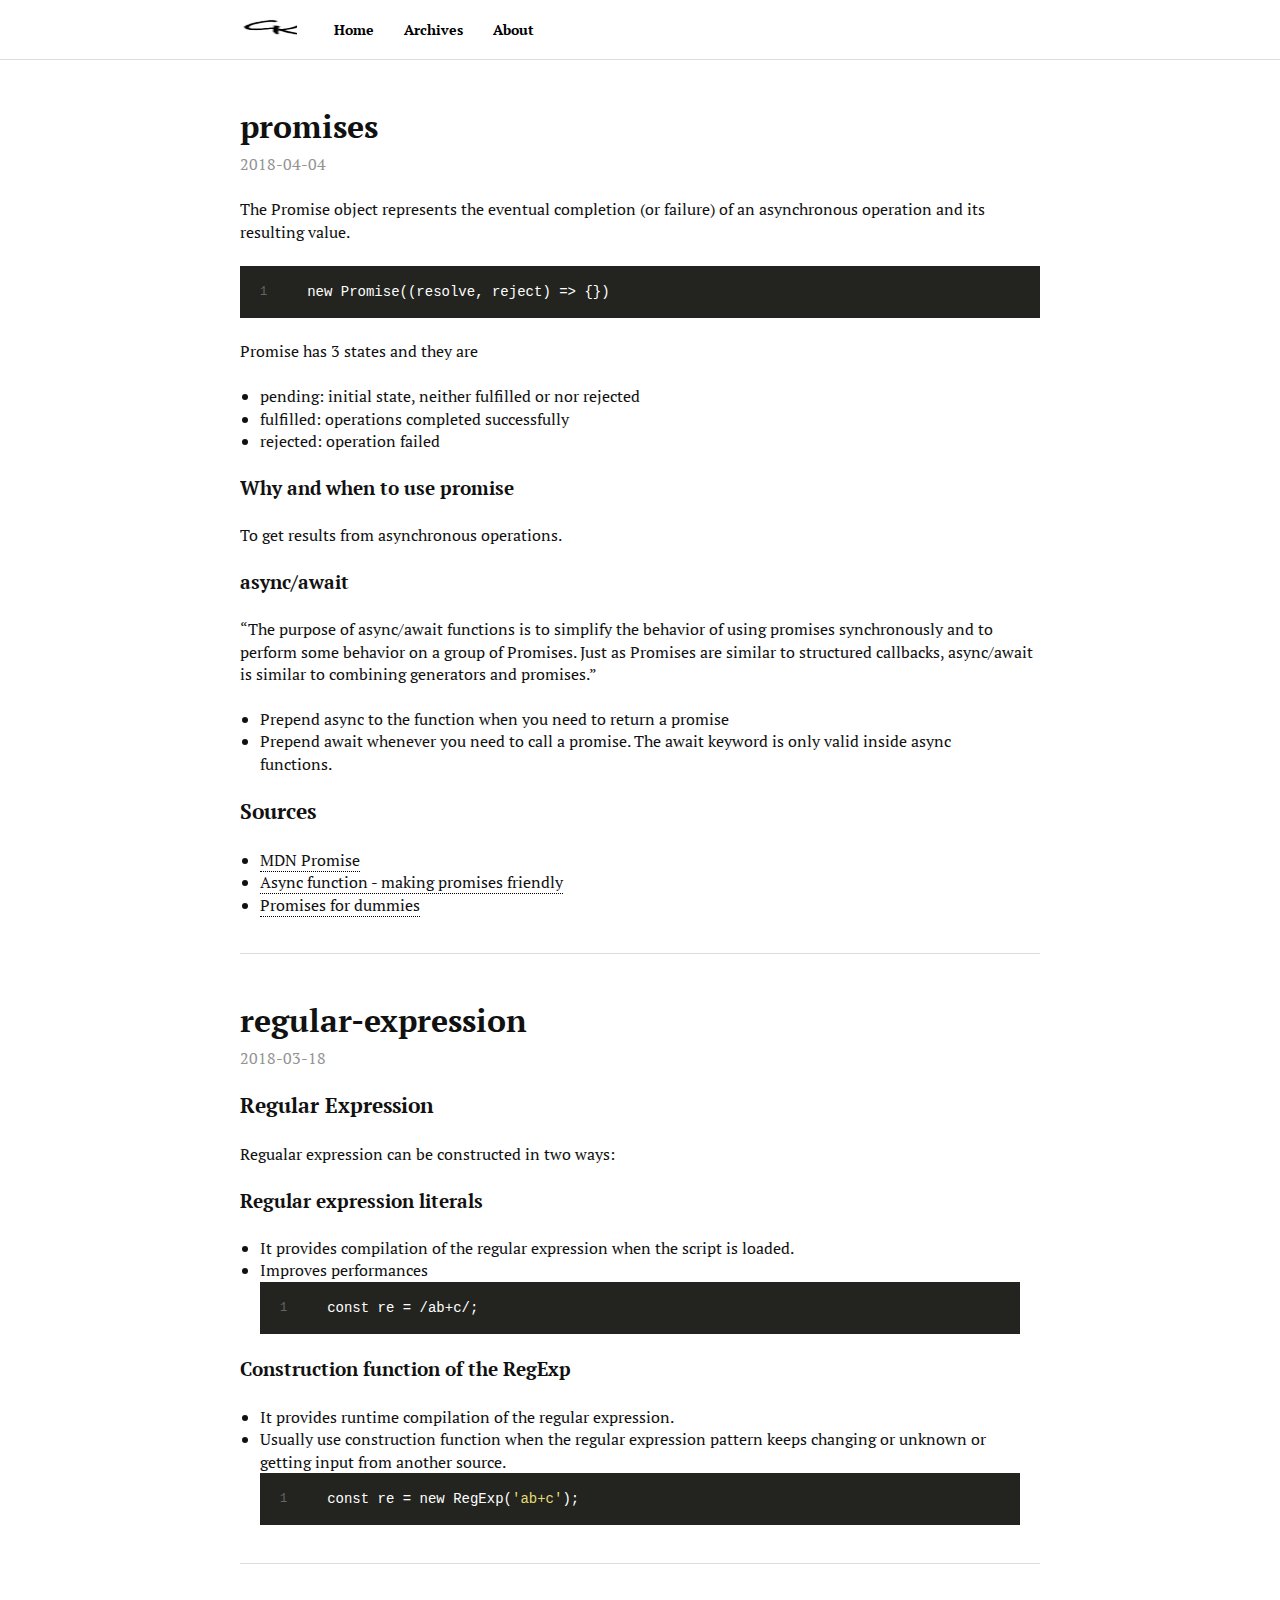
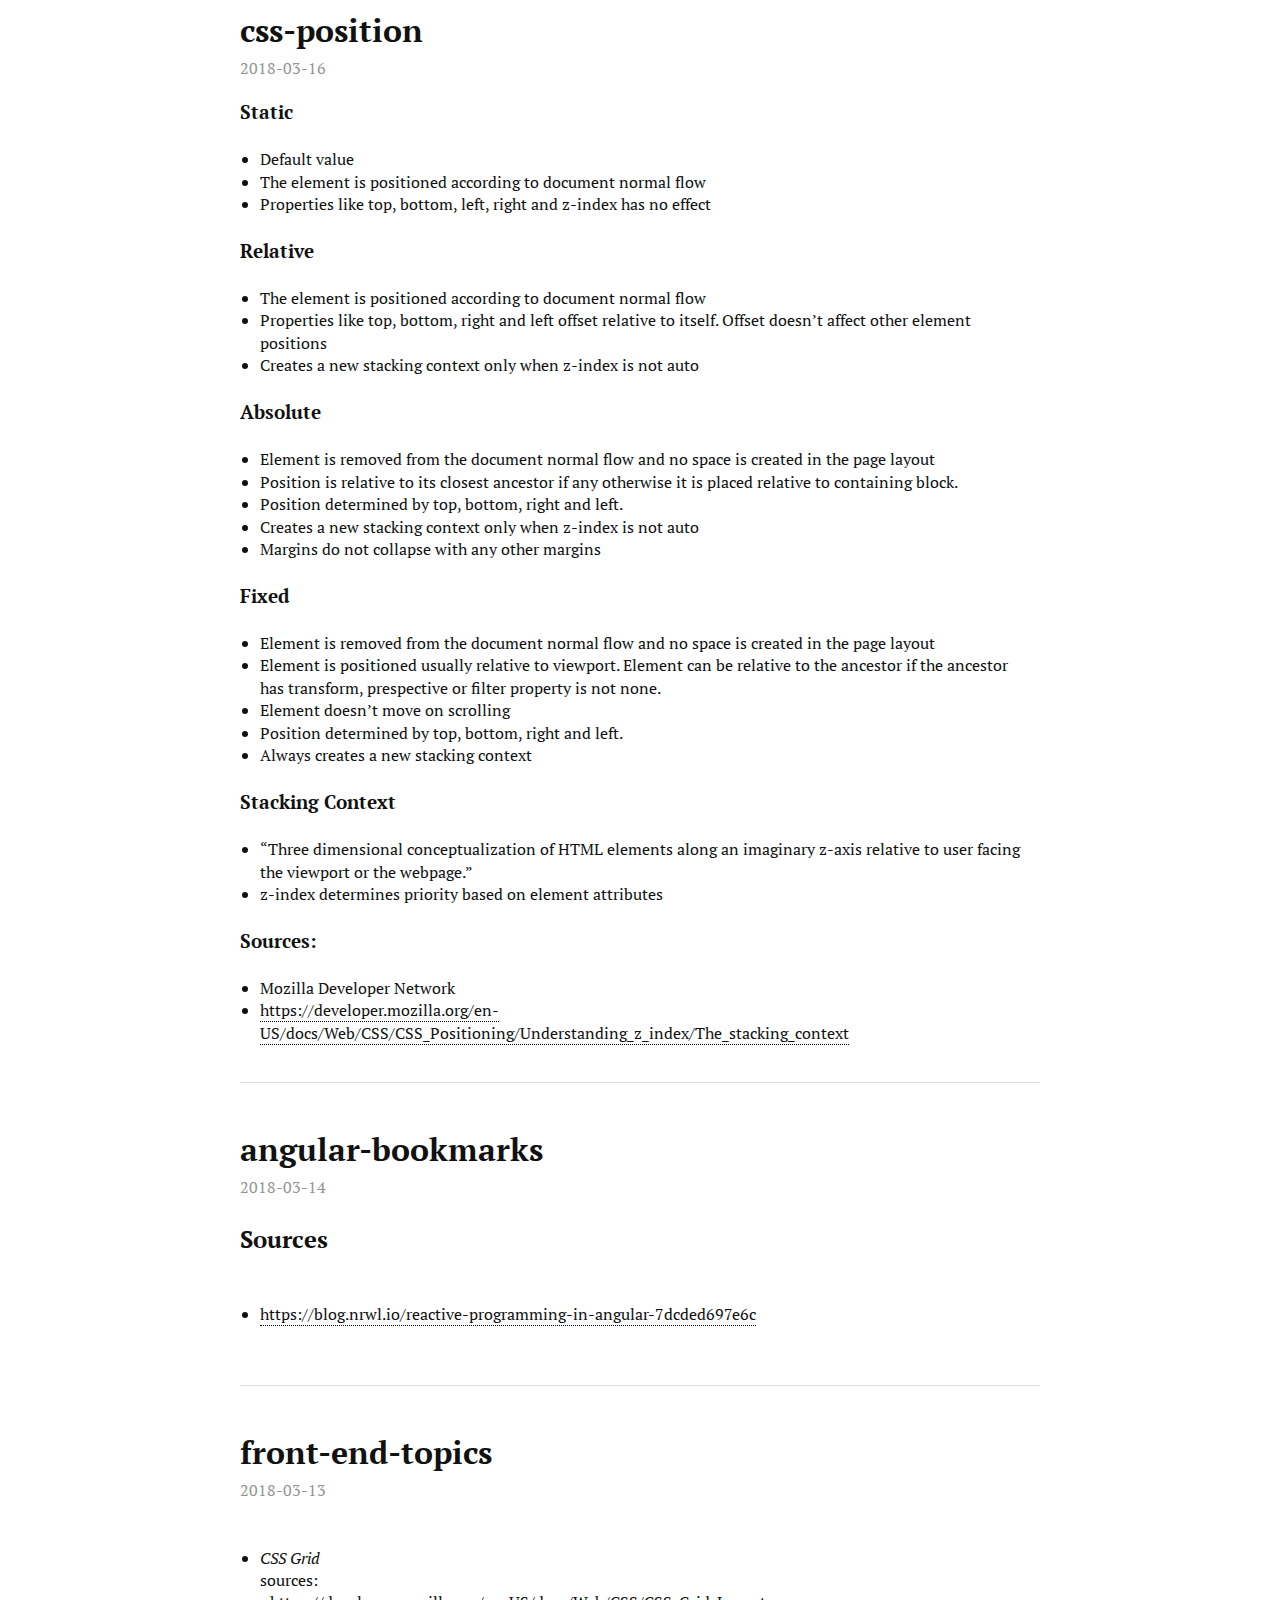
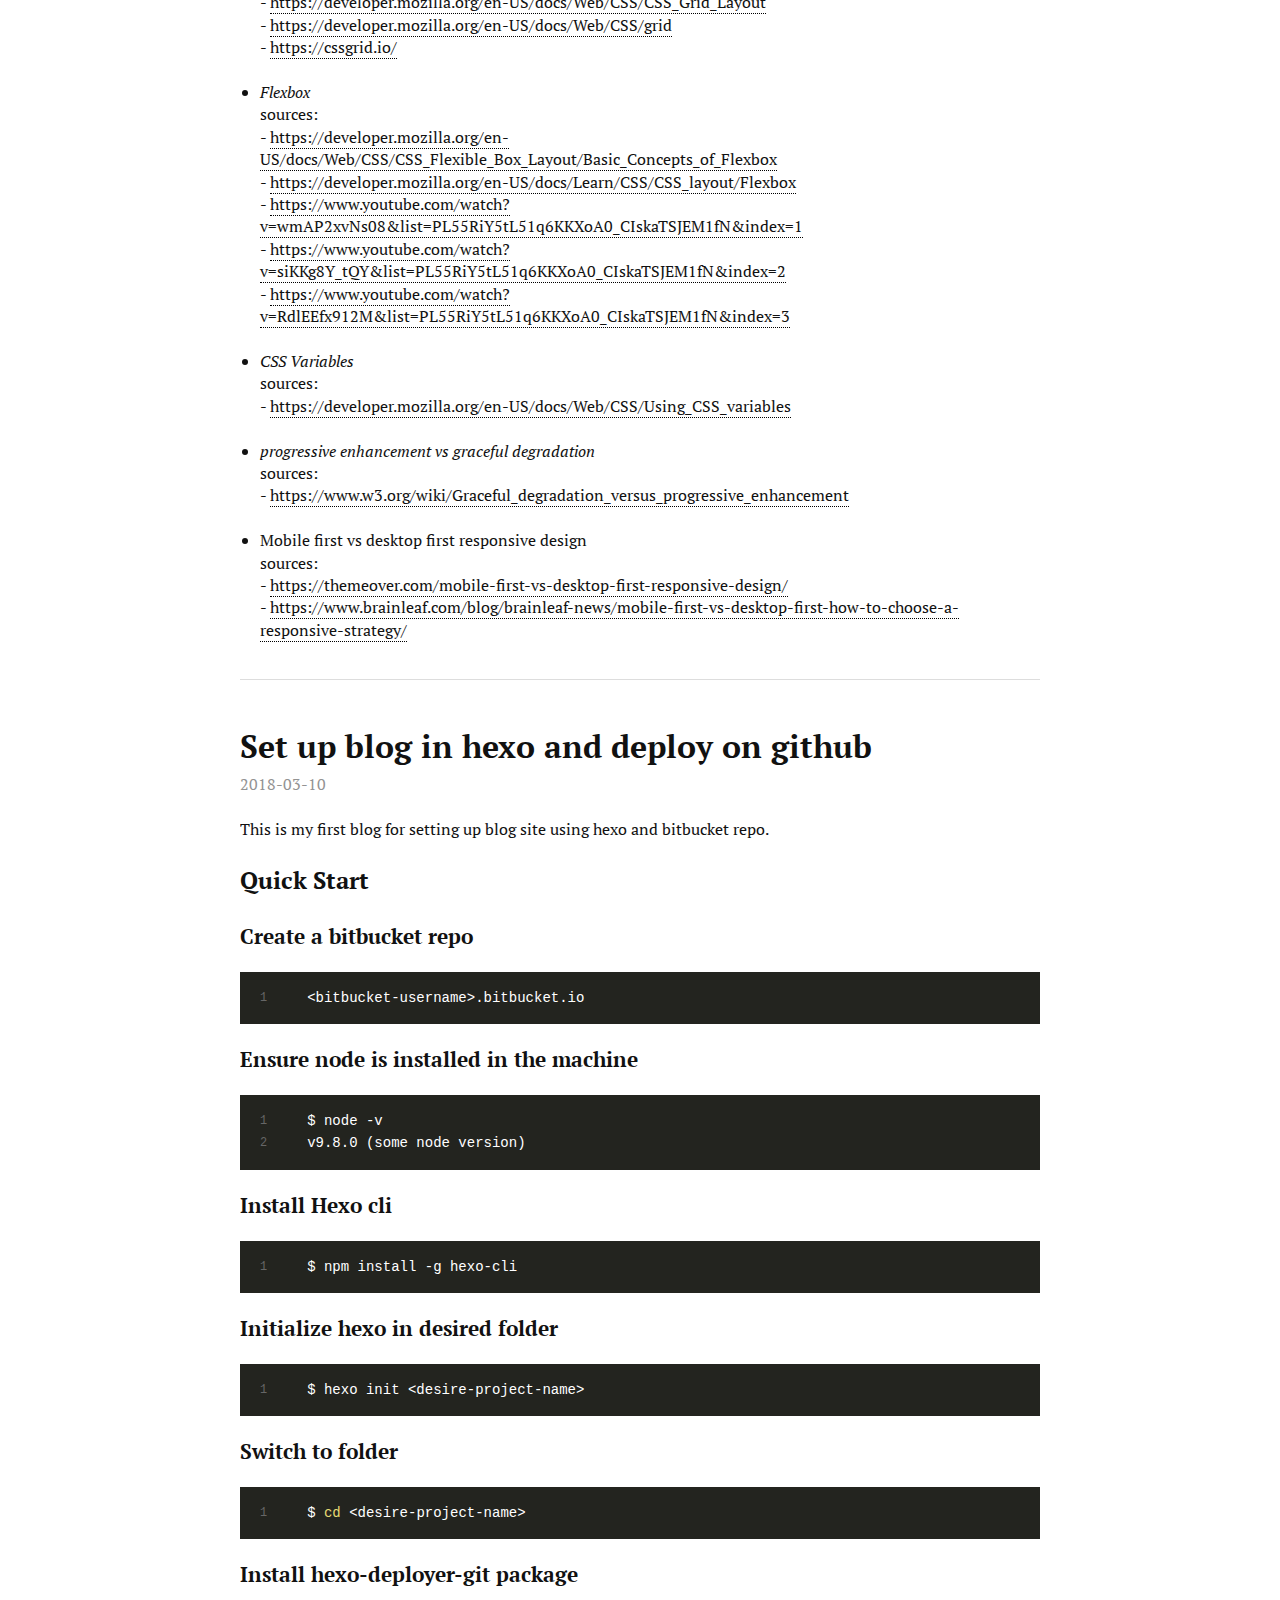
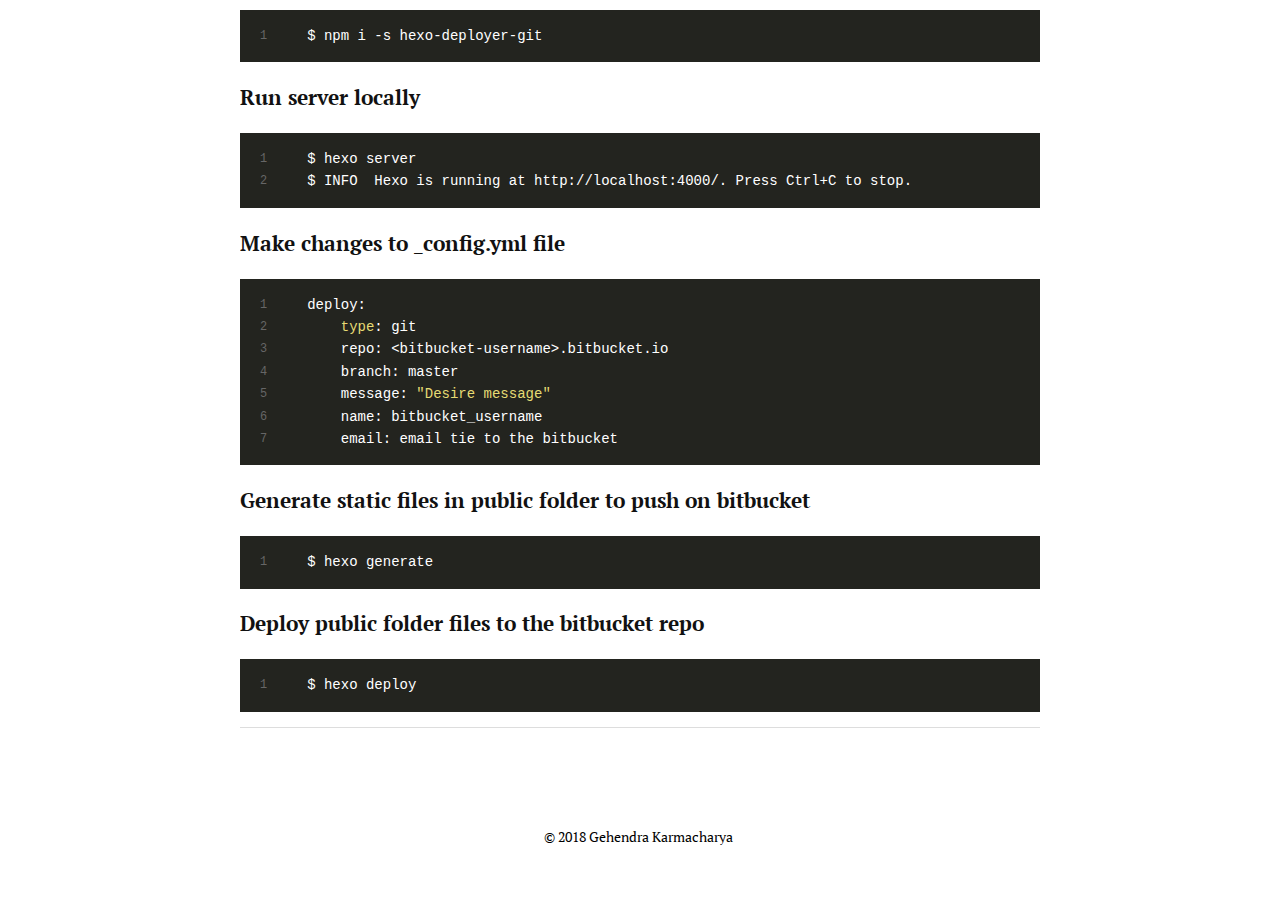
==== commit 6f8cd49d: "Site update: 2018-04-04 18:31:51" ====
--- a/index.html
+++ b/index.html
@@ -74,9 +74,11 @@
 <li>fulfilled: operations completed successfully</li>
 <li>rejected: operation failed</li>
 </ul>
-<h4 id="async-await"><a href="#async-await" class="headerlink" title="async/await"></a>async/await</h4><ul>
+<h4 id="Why-and-when-to-use-promise"><a href="#Why-and-when-to-use-promise" class="headerlink" title="Why and when to use promise"></a>Why and when to use promise</h4><p>  To get results from asynchronous operations.</p>
+<h4 id="async-await"><a href="#async-await" class="headerlink" title="async/await"></a>async/await</h4><p>“The purpose of async/await functions is to simplify the behavior of using promises synchronously and to perform some behavior on a group of Promises. Just as Promises are similar to structured callbacks, async/await is similar to combining generators and promises.”</p>
+<ul>
 <li>Prepend async to the function when you need to return a promise</li>
-<li>Prepend await whenever you need to call a promise</li>
+<li>Prepend await whenever you need to call a promise. The await keyword is only valid inside async functions.</li>
 </ul>
 <h3 id="Sources"><a href="#Sources" class="headerlink" title="Sources"></a>Sources</h3><ul>
 <li><a href="https://developer.mozilla.org/en-US/docs/Web/JavaScript/Reference/Global_Objects/Promise?source=gehendra&src=gehendra" target="_blank">MDN Promise</a></li>
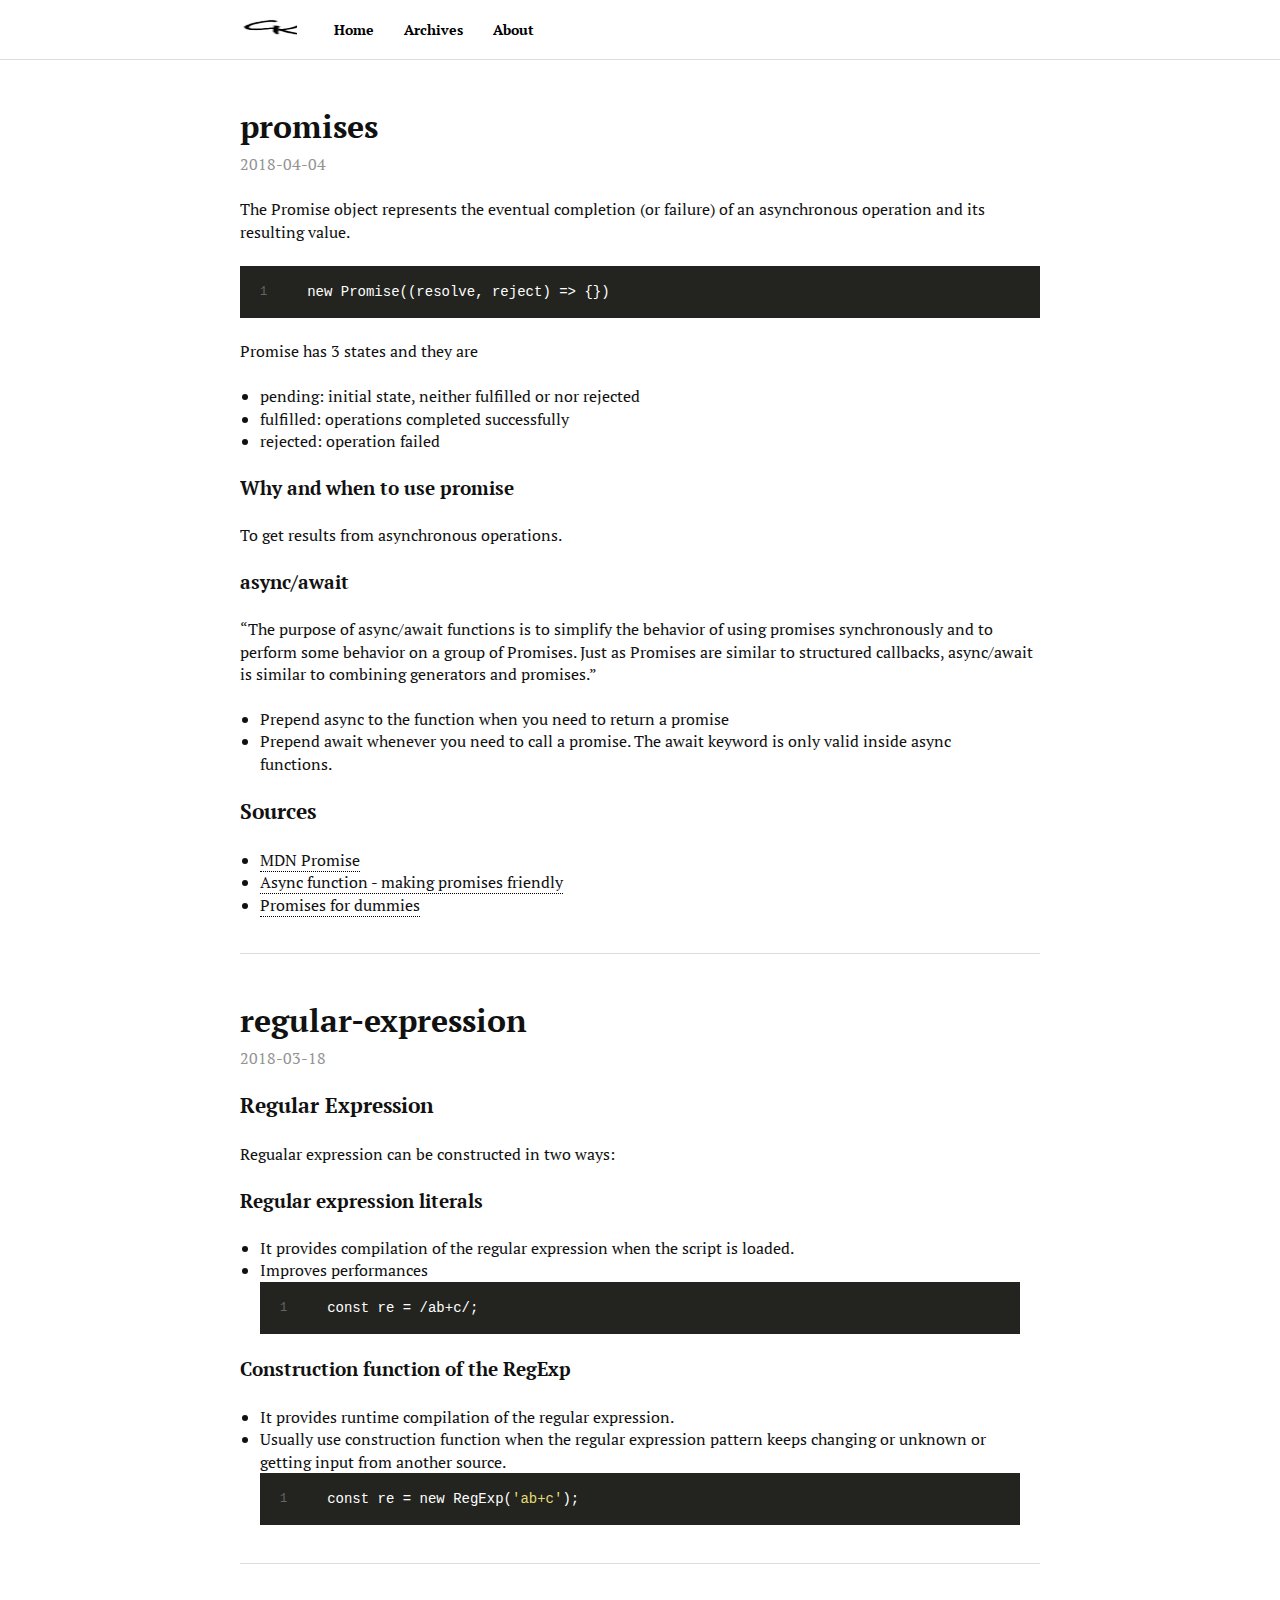
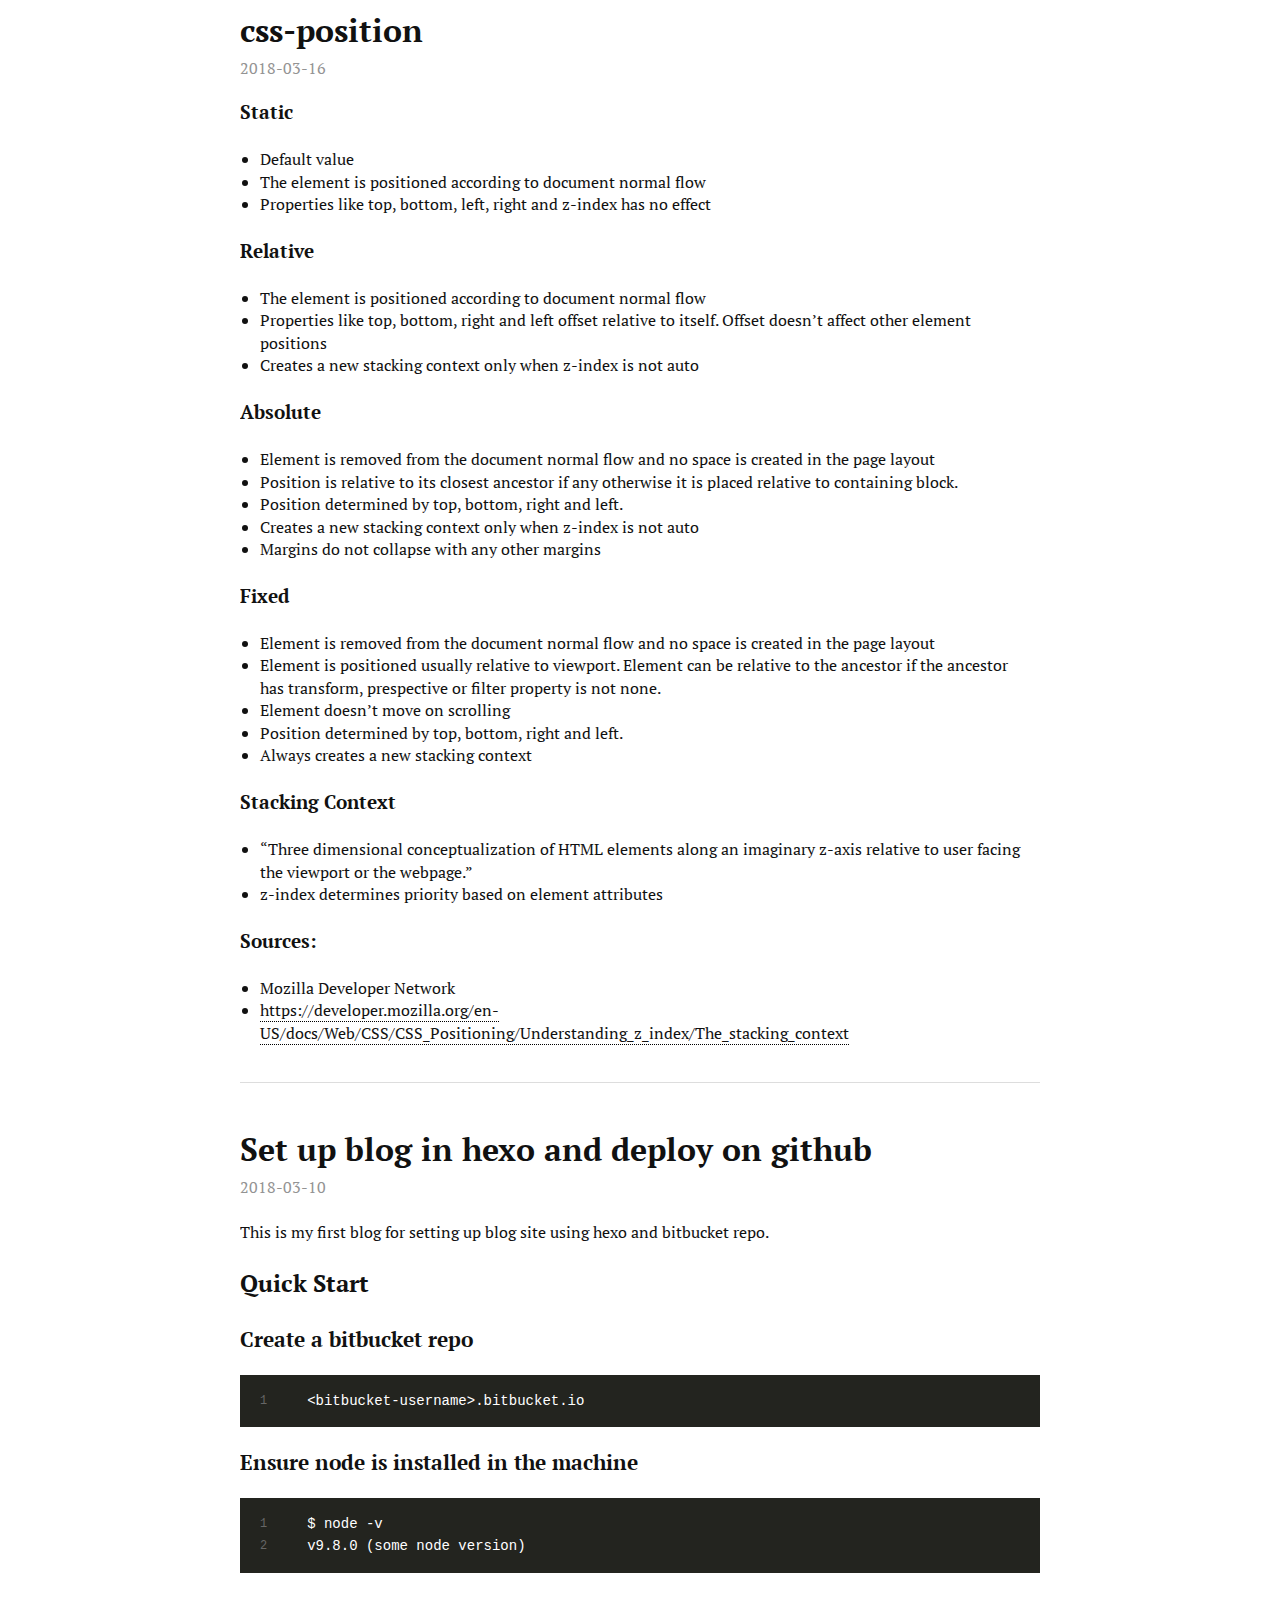
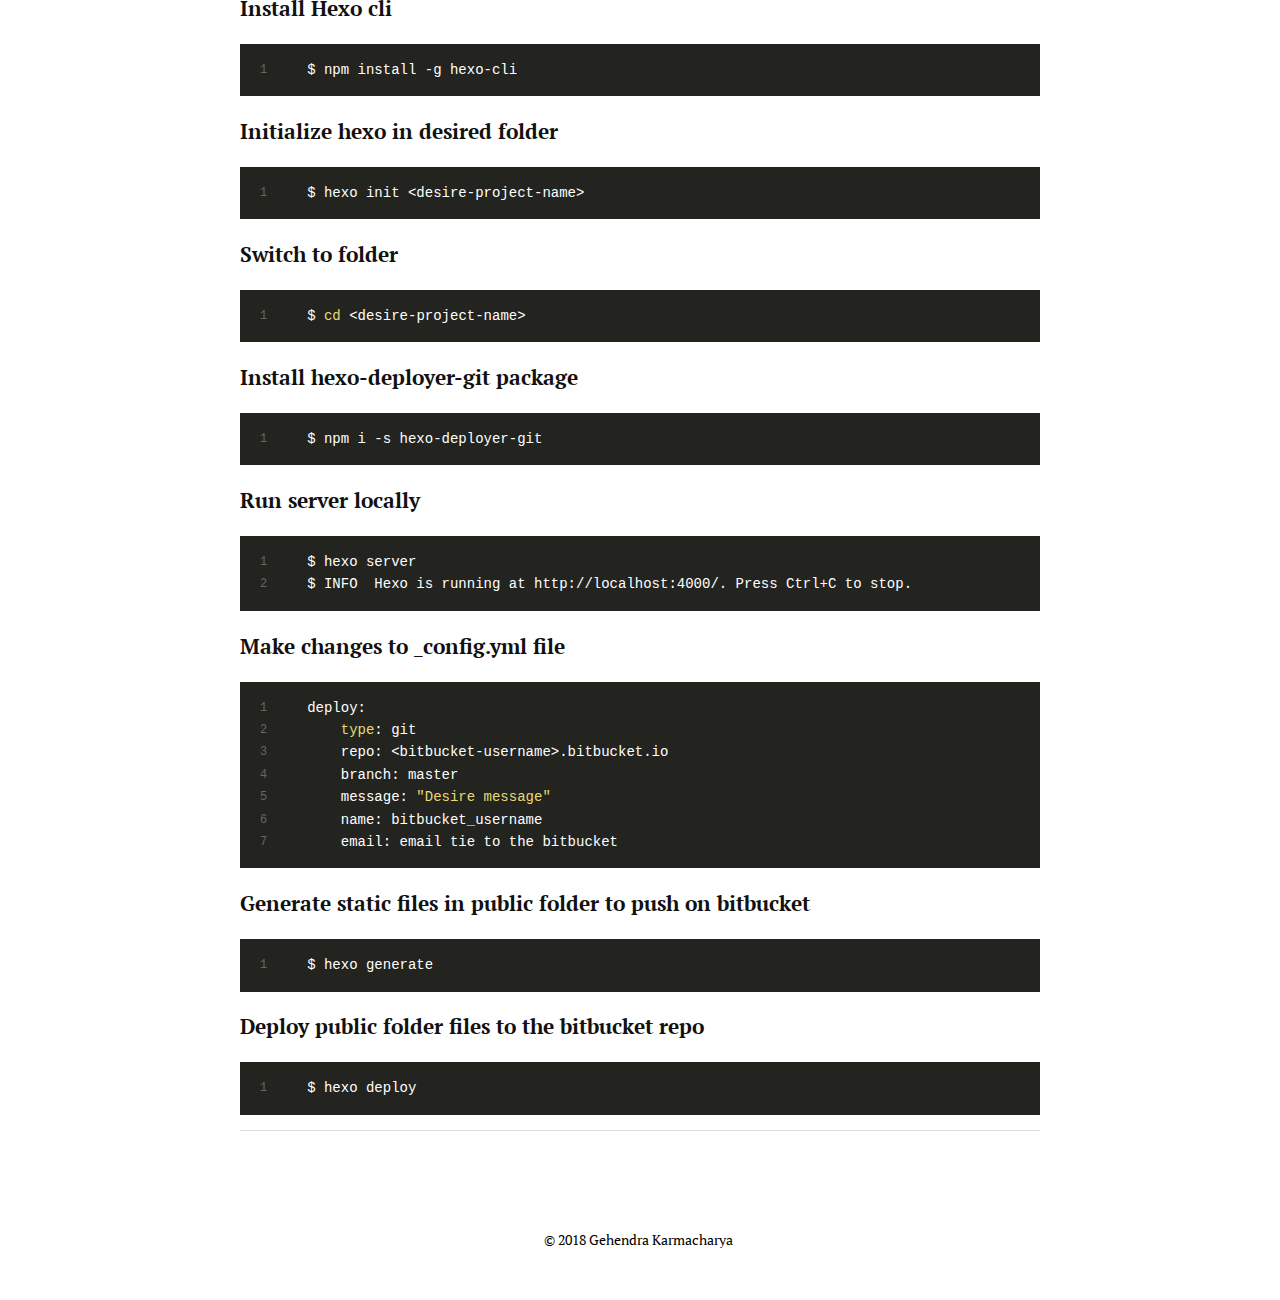
==== commit 6de6674a: "Site update: 2018-04-06 09:16:33" ====
--- a/index.html
+++ b/index.html
@@ -224,87 +224,6 @@
 
 
     
-      <article id="post-angular-bookmarks" class="article article-type-post" itemscope itemprop="blogPost">
-  <div class="article-inner">
-    
-    
-      <header class="article-header">
-        
-  
-    <h1 itemprop="name">
-      <a class="article-title" href="/2018/03/14/angular-bookmarks/">angular-bookmarks</a>
-    </h1>
-  
-
-      </header>
-    
-    <div class="article-meta">
-      <a href="/2018/03/14/angular-bookmarks/" class="article-date">
-  <time datetime="2018-03-15T01:15:00.000Z" itemprop="datePublished">2018-03-14</time>
-</a>
-      
-      
-    </div>
-    <div class="article-entry" itemprop="articleBody">
-      
-        <p></p><h2>Sources</h2><p></p>
-<ul><br>    <li><a href="https://blog.nrwl.io/reactive-programming-in-angular-7dcded697e6c" target="_blank" rel="noopener">https://blog.nrwl.io/reactive-programming-in-angular-7dcded697e6c</a></li><br></ul>
-      
-    </div>
-    
-    
-  </div>
-  
-</article>
-
-
-
-
-
-
-
-
-    
-      <article id="post-front-end-topics" class="article article-type-post" itemscope itemprop="blogPost">
-  <div class="article-inner">
-    
-    
-      <header class="article-header">
-        
-  
-    <h1 itemprop="name">
-      <a class="article-title" href="/2018/03/13/front-end-topics/">front-end-topics</a>
-    </h1>
-  
-
-      </header>
-    
-    <div class="article-meta">
-      <a href="/2018/03/13/front-end-topics/" class="article-date">
-  <time datetime="2018-03-13T17:59:12.000Z" itemprop="datePublished">2018-03-13</time>
-</a>
-      
-      
-    </div>
-    <div class="article-entry" itemprop="articleBody">
-      
-        <ul><br>    <li><em>CSS Grid</em></li>sources:<br>    - <a href="https://developer.mozilla.org/en-US/docs/Web/CSS/CSS_Grid_Layout" target="_blank" rel="noopener">https://developer.mozilla.org/en-US/docs/Web/CSS/CSS_Grid_Layout</a><br>    - <a href="https://developer.mozilla.org/en-US/docs/Web/CSS/grid" target="_blank" rel="noopener">https://developer.mozilla.org/en-US/docs/Web/CSS/grid</a><br>    - <a href="https://cssgrid.io/" target="_blank" rel="noopener">https://cssgrid.io/</a><br><br>    <li><em>Flexbox</em></li>sources:<br>    - <a href="https://developer.mozilla.org/en-US/docs/Web/CSS/CSS_Flexible_Box_Layout/Basic_Concepts_of_Flexbox" target="_blank" rel="noopener">https://developer.mozilla.org/en-US/docs/Web/CSS/CSS_Flexible_Box_Layout/Basic_Concepts_of_Flexbox</a><br>    - <a href="https://developer.mozilla.org/en-US/docs/Learn/CSS/CSS_layout/Flexbox" target="_blank" rel="noopener">https://developer.mozilla.org/en-US/docs/Learn/CSS/CSS_layout/Flexbox</a><br>    - <a href="https://www.youtube.com/watch?v=wmAP2xvNs08&amp;list=PL55RiY5tL51q6KKXoA0_CIskaTSJEM1fN&amp;index=1" target="_blank" rel="noopener">https://www.youtube.com/watch?v=wmAP2xvNs08&amp;list=PL55RiY5tL51q6KKXoA0_CIskaTSJEM1fN&amp;index=1</a><br>    - <a href="https://www.youtube.com/watch?v=siKKg8Y_tQY&amp;list=PL55RiY5tL51q6KKXoA0_CIskaTSJEM1fN&amp;index=2" target="_blank" rel="noopener">https://www.youtube.com/watch?v=siKKg8Y_tQY&amp;list=PL55RiY5tL51q6KKXoA0_CIskaTSJEM1fN&amp;index=2</a><br>    - <a href="https://www.youtube.com/watch?v=RdlEEfx912M&amp;list=PL55RiY5tL51q6KKXoA0_CIskaTSJEM1fN&amp;index=3" target="_blank" rel="noopener">https://www.youtube.com/watch?v=RdlEEfx912M&amp;list=PL55RiY5tL51q6KKXoA0_CIskaTSJEM1fN&amp;index=3</a><br><br>    <li><em>CSS Variables</em></li>sources:<br>    - <a href="https://developer.mozilla.org/en-US/docs/Web/CSS/Using_CSS_variables" target="_blank" rel="noopener">https://developer.mozilla.org/en-US/docs/Web/CSS/Using_CSS_variables</a><br><br>    <li><em>progressive enhancement vs graceful degradation</em></li>sources:<br>    - <a href="https://www.w3.org/wiki/Graceful_degradation_versus_progressive_enhancement" target="_blank" rel="noopener">https://www.w3.org/wiki/Graceful_degradation_versus_progressive_enhancement</a><br><br>    <li>Mobile first vs desktop first responsive design</li>sources:<br>    - <a href="https://themeover.com/mobile-first-vs-desktop-first-responsive-design/" target="_blank" rel="noopener">https://themeover.com/mobile-first-vs-desktop-first-responsive-design/</a><br>    - <a href="https://www.brainleaf.com/blog/brainleaf-news/mobile-first-vs-desktop-first-how-to-choose-a-responsive-strategy/" target="_blank" rel="noopener">https://www.brainleaf.com/blog/brainleaf-news/mobile-first-vs-desktop-first-how-to-choose-a-responsive-strategy/</a><br></ul>
-      
-    </div>
-    
-    
-  </div>
-  
-</article>
-
-
-
-
-
-
-
-
-    
       <article id="post-blog-site-set-up-with-hexo" class="article article-type-post" itemscope itemprop="blogPost">
   <div class="article-inner">
     
